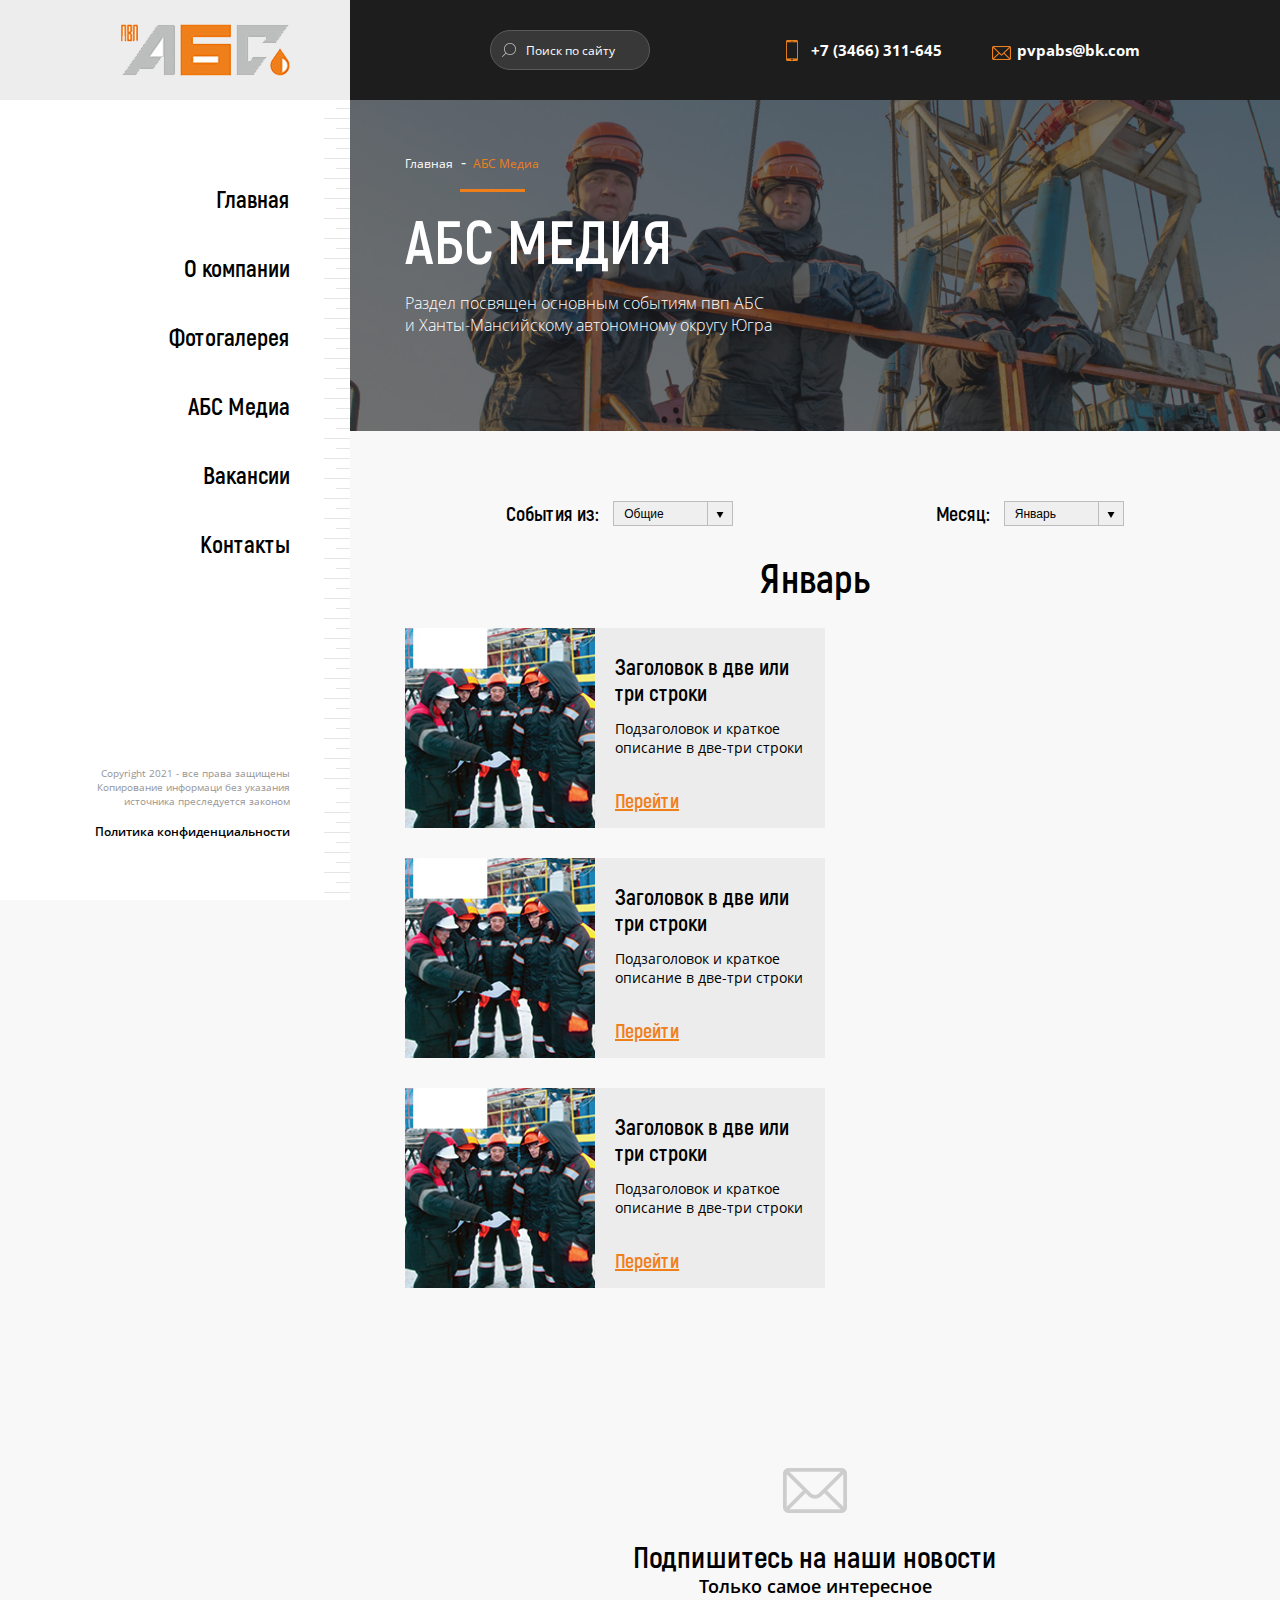
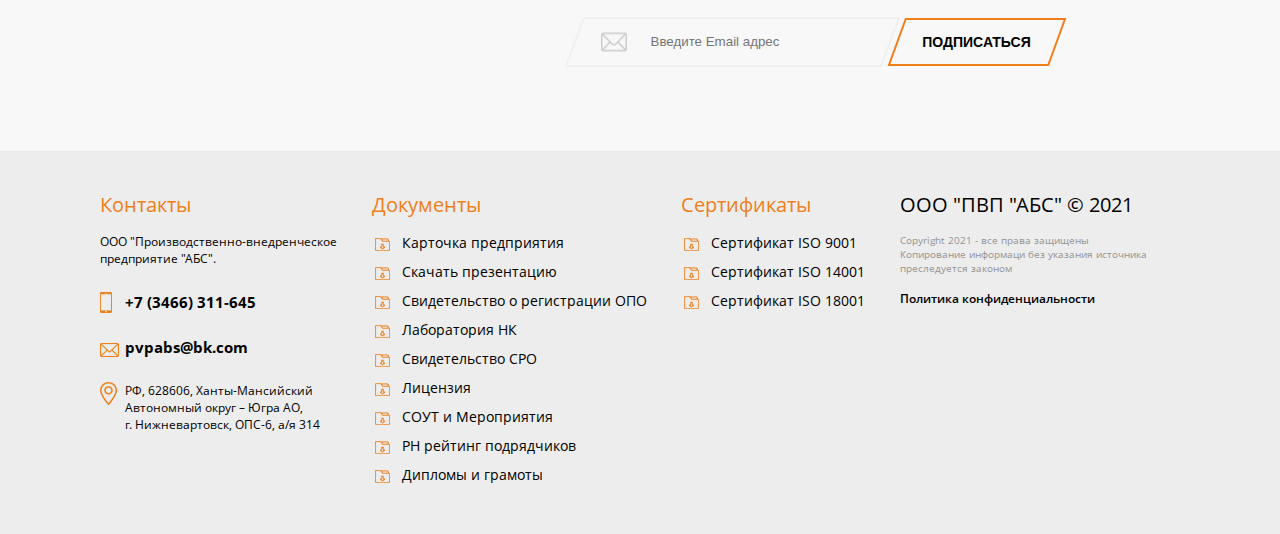
==== abs-media.html @ 57bf4350 "Страница АБС Медиа - Десктоп" ====
<!DOCTYPE html>
<html lang="en">
<head>
    <meta charset="UTF-8">
    <meta name="viewport" content="width=device-width, initial-scale=1.0">
    <link rel="stylesheet" href="assets/css/style.css">
    <link rel="stylesheet" href="assets/css/responce.css">
    <link rel="stylesheet" href="assets/css/fonts.css">
    <link rel="stylesheet" href="assets/css/lib/owl.carousel.min.css">
    <link rel="stylesheet" href="assets/css/lib/owl.theme.default.min.css">
    <title>АБС</title>
</head>
<body>
    <div class="main-content">
        <header>
            <div class="navbar container">
                <div class="search-wrapper">
                    <input class="search-input" placeholder="Поиск по сайту" type="text">
                </div>
                
                <div class="contacts-wrapper">
                    <a class="contact phone">+7 (3466) 311-645</a>
                    <a class="contact mail">pvpabs@bk.com</a>
                </div>
                <button class="btn-menu"><span></span></button>
            </div>
        </header>
        <div class="sidebar sticky">
            <div class="logo-wrapper">
                <div class="logo">
                    <img src="assets/images/icons/logo.png" alt="">
                </div>
                <button class="btn-sidebar-close"></button>
            </div>
            <div class="sidebar-content">
                <ul class="menu">
                    <li>
                        <a href="#">Главная</a>
                    </li>
                    <li>
                        <a href="#">О компании</a>
                    </li>
                    <li>
                        <a href="#">Фотогалерея</a>
                    </li>
                    <li>
                        <a href="#">АБС Медиа</a>
                    </li>
                    <li>
                        <a href="#">Вакансии</a>
                    </li>
                    <li>
                        <a href="#">Контакты</a>
                    </li>
                </ul>
                <div class="sidebar-footer">
                    <span class="copyright">
                        Copyright 2021 - все права защищены <br> Копирование информаци без указания источника преследуется законом
                    </span>
                    <a href="#" class="policy">Политика конфиденциальности</a>
                </div>
            </div>
        </div>
        <section class="section-title" style="background-image: url(assets/images/main-slider/1.jpg);">
            <div class="container">
                <ul class="breadcrumbs">
                    <li><a href="#">Главная</a></li>
                    <li><a href="#">АБС Медиа</a></li>
                </ul>
            </div>
            <div class="container">
                <h1 class="slider-title">АБС МЕДИЯ</h1>
                <p>Раздел посвящен основным событиям пвп АБС <br>и Ханты-Мансийскому автономному округу Югра</p>
            </div>
        </section>
        <section class="ads-media-news">
            <div class="container">
                <div class="abs-filter">
                    <div class="abs-select">
                        <label for="">События из:</label>
                        <div class="select">
                            <select name="" id="">
                                <option value="">Общие</option>
                                <option value=""> неОбщие</option>
                                <option value="">супер Общие</option>
                            </select>
                        </div>
                    </div>
                    <div class="abs-select">
                        <label for="">Месяц:</label>
                        <div class="select">
                            <select name="" id="">
                                <option value="">Январь</option>
                                <option value="">Февраль</option>
                                <option value="">Март</option>
                                <option value="">Апрель</option>
                                <option value="">Май</option>
                                <option value="">Июнь</option>
                                <option value="">Июль</option>
                                <option value="">Август</option>
                                <option value="">Сентябрь</option>
                                <option value="">Октябрь</option>
                                <option value="">Ноябрь</option>
                                <option value="">Декабрь</option>
                                
                            </select>
                        </div>
                    </div>
                </div>
                <div class="abs-card">
                    <h1 class="card-title">Январь</h1>
                    <div class="abs-news-wrapper">
                        <div class="abs-news-item">
                            <div class="news-preview">
                                <img src="assets/images/news/news1.jpg" alt="">
                            </div>
                            <div class="news-description">
                                <span class="news-title">Заголовок в две или три строки</span>
                                <p>Подзаголовок и краткое описание в две-три строки</p>
                                <div class="news-footer">
                                    <a href="" class="follow-link">Перейти</a>
                                </div>
                                
                            </div>
                        </div>
                        <div class="abs-news-item">
                            <div class="news-preview">
                                <img src="assets/images/news/news1.jpg" alt="">
                            </div>
                            <div class="news-description">
                                <span class="news-title">Заголовок в две или три строки</span>
                                <p>Подзаголовок и краткое описание в две-три строки</p>
                                <div class="news-footer">
                                    <a href="" class="follow-link">Перейти</a>
                                </div>
                                
                            </div>
                        </div>
                        <div class="abs-news-item">
                            <div class="news-preview">
                                <img src="assets/images/news/news1.jpg" alt="">
                            </div>
                            <div class="news-description">
                                <span class="news-title">Заголовок в две или три строки</span>
                                <p>Подзаголовок и краткое описание в две-три строки</p>
                                <div class="news-footer">
                                    <a href="" class="follow-link">Перейти</a>
                                </div>
                                
                            </div>
                        </div>
                    </div>
                </div>
            </div>
        </section>
        <section class="news-sub">
            <div class="container">
                
                <div class="news-sub-icon">
                    <img src="assets/images/icons/news-sub.png" alt="">
                </div>
                <h1>Подпишитесь на наши новости</h1>
                <h2>Только самое интересное</h2>
                <div class="subscribe-form">
                    <div class="subscribe-input-wrapper">
                        <input type="text" class="subscribe-input" placeholder="Введите Email адрес">
                    </div>
                    
                    <button class="btn-subscribe">Подписаться</button>
                </div>
            </div>
        </section>
    </div>

    <footer>
        <div class="container">
            <div class="footer-item">
                <span class="footer-title">Контакты</span>
                <span class="text-sm">
                    ООО "Производственно-внедренческое <br>предприятие "АБС".
                </span>
                <div class="contacts-wrapper">
                    <a class="contact phone">+7 (3466) 311-645</a>
                    <a class="contact mail">pvpabs@bk.com</a>
                    <span class="contact adress">
                        РФ, 628606, Ханты-Мансийский<br>
                        Автономный округ – Югра АО,<br>
                        г. Нижневартовск, ОПС-6, а/я 314
                    </span>
                </div>
            </div>
            <div class="footer-item">
                <span class="footer-title">Документы</span>
                <ul class="docs-list">
                    <li>
                        <a href="#">Карточка предприятия</a>
                    </li>
                    <li>
                        <a href="">Скачать презентацию</a>
                    </li>
                    <li>
                        <a href="">Свидетельство о регистрации ОПО</a>
                    </li>
                    <li>
                        <a href="">Лаборатория НК</a>
                    </li>
                    <li>
                        <a href="">Свидетельство СРО</a>
                    </li>
                    <li>
                        <a href="">Лицензия</a>
                    </li>
                    <li>
                        <a href="">СОУТ и Мероприятия</a>
                    </li>
                    <li>
                        <a href="">РН рейтинг подрядчиков</a>
                    </li>
                    <li>
                        <a href="">Дипломы и грамоты</a>
                    </li>
                </ul>
            </div>
            <div class="footer-item">
                <span class="footer-title">Сертификаты</span>
                <ul class="docs-list">
                    <li>
                        <a href="#">Сертификат ISO 9001</a>
                    </li>
                    <li>
                        <a href="">Сертификат ISO 14001</a>
                    </li>
                    <li>
                        <a href="">Сертификат ISO 18001</a>
                    </li>
                </ul>
            </div>
            <div class="footer-item">
                <span class="footer-title black">ООО "ПВП "АБС" © 2021</span>
                <span class="copyright">
                    Copyright 2021 - все права защищены <br> Копирование информаци без указания источника преследуется законом
                </span>
                <a href="#" class="policy">Политика конфиденциальности</a>
            </div>
        </div>
    </footer>

    <script src="assets/js/lib/jquery-3.5.1.min.js"></script>
    <script src="assets/js/lib/owl.carousel.min.js"></script>
    <script src="assets/js/index.js"></script>
</body>
</html>
---- assets/css/style.css ----
*, ::after, ::before {
    box-sizing: border-box;
}

input:focus, button, select:focus
{
    outline: none;
}

a, button
{
    cursor: pointer;
}

body
{
    font-family: 'Open Sans';
    padding-top: 100px;
    margin: 0;
    background-color: #f8f8f8;
}

.main-content, header
{
    padding-left: 520px;
}

header
{
    position: fixed;
    top: 0;
    left: 0;
    height: 100px;
    width: 100vw;
    background-color: #1d1d1d;
    z-index: 50;
}

section
{
    margin-top: 70px;
}

.navbar
{
    display: flex;
    align-items: center;
    height: 100%;
    justify-content: space-between;
    color: #ffffff;
    padding-right: 70px;
}

.container
{
    max-width: 870px;
    width: 100%;
    margin-right: auto;
    margin-left: 80px;
}

.container::before, .container::after{
    content: ' ';
    display: table;
}

.search-input
{
    width: 160px;
    height: 40px;
    padding-left: 35px;
    padding-right: 30px;
    border: 1px solid #5a5a5a;
    background-color: #383838;
    border-radius: 20px;
    display: flex;
    align-items: center;
    position: relative;
    font-size: 12px;
    font-family: 'Open Sans';
    color: #ffffff;
    transition: 0.5s;
}

.search-input::placeholder
{
    color: #ffffff;
}

.search-input:focus
{
    background-color: #272727;
}

.search-wrapper
{
    position: relative;
}

.search-wrapper:after
{
    content: "";
    height: 14px;
    width: 14px;
    background: url(../images/icons/search.png) no-repeat;
    background-size: cover;
    position: absolute;
    left: 12px;
    top: 13px;
}

.navbar .contact
{
    margin-left: 50px;
}

.contact
{
    font-weight: 700;
    font-size: 15px;
    padding-left: 25px;
    position: relative;
    transition: 0.5s;
    display: block;
}

.contact:hover
{
    transform: scale(1.1);
}

.contact:after
{
    content: "";
    position: absolute;
    left: 0;
}

.contact.phone:after
{
    background: url(../images/icons/phone.png);
    width: 12px;
    height: 21px;
    left: 0px;
    top: 0px;
}

.contact.mail:after
{
    background: url(../images/icons/mail.png);
    width: 19px;
    height: 14px;
    top: 6px;
}

.contact.adress:after
{
    background: url(../images/icons/adress.png);
    width: 17px;
    height: 23px;
    left: 0px;
    top: 0px;
}

.contact.adress
{
    font-weight: 400;
    font-size: 12px;
}

.contact.adress:hover
{
    transform: none;
}

.navbar .contacts-wrapper
{
    display: flex;
}

.sidebar
{
    position: fixed;
    width: 520px;
    height: 100vh;
    top: 0;
    left: 0;
    background-color: #ffffff;
    background-image: url(../images/bg/sidebar.png);
    background-repeat: repeat-y;
    background-position-x: right;
    display: flex;
    flex-direction: column;
    z-index: 60;
}

.sidebar .logo-wrapper
{
    padding-right: 60px;
}

.sidebar-content
{
    margin-right: 60px;
}

.sidebar .logo-wrapper
{
    background: #ededed;
    display: flex;
    align-items: center;
    justify-content: flex-end;
}

.sidebar .logo-wrapper .logo
{
    height: 100px;
    display: flex;
    align-items: center;
}

.sidebar-content
{
    width: 220px;
    margin-left: auto;
    display: flex;
    flex-direction: column;
    justify-content: space-between;
    height: 100%;
    padding-bottom: 60px;
}

.menu
{
    padding-left: 0;
    list-style: none;
    margin-top: auto;
    margin-bottom: auto;
}

.menu a
{
    font-family: 'Akrobat';
    font-size: 24px;
    color: #000000;
    font-weight: 700;
    text-decoration: none;
    transition: 0.5s;
    position: relative;
}

.menu a:hover
{
    color: #ef7f1b;
}

.menu a::after
{
    content: "";
    position: absolute;
    height: 2px;
    width: 0;
    bottom: -1px;
    left: 50%;
    transform: translateX(-50%);
    transition: 0.5s;
    background-color: #ef7f1b;
}

.menu a:hover::after
{
    width: 100%;
}

.menu li
{
    margin-bottom: 40px;
    text-align: right;
}

.copyright
{
    font-size: 10px;
    color: #949494;
    text-align: right;
    display: block;
}

.policy
{
    font-size: 12px;
    display: block;
    margin-top: 15px;
    text-align: right;
    color: #000000;
    text-decoration: none;
    font-weight: 600;
}

.sidebar-footer
{
    margin-top: auto;
}

.main-slider .slider-item
{
    height: 800px;
    position: relative;
    display: flex;
    width: 100%;
    color: #ffffff;
}

.main-slider .slider-item img
{
    position: absolute;
    width: 100%;
    height: 100%;
    object-fit: cover;
    left: 0;
    top: 0;
}

.main-slider .slider-item .container
{
    position: relative;
    z-index: 10;
    margin-top: 100px;
    padding-top: 15px;
}

.main-slider .slider-item .container:after, .section-title .container:nth-child(2):after
{
    content: "";
    position: absolute;
    height: 3px;
    width: 65px;
    background-color: #ef7f1b;
    left: 80px;
    top: 0;
}

.slider-title
{
    font-size: 60px;
    font-weight: 700;
    font-family: 'Akrobat';
    margin-top: 15px;
    margin-bottom: 0;
}

.main-slider .slider-item p, .section-title p
{
    font-weight: 300;
    margin-bottom: 40px;
}

.btn-border
{
    width: 270px;
    height: 65px;
    background: url(../images/icons/btn-border.svg);
    background-size: cover;
    border: none;
    text-transform: uppercase;
    color: #ffffff;
    font-size: 15px;
    transition: 0.5s;
    display: flex;
    align-items: center;
    justify-content: center;
    font-weight: 600;
    text-decoration: none;
}

.btn-border:hover
{
    background: url(../images/icons/btn-border-focus.svg);
    background-size: cover;
    text-decoration: inherit;
}

.btn-border.black
{
    color: #000000;
}

.sect-slider
{
    position: relative;
    margin-top: 0;
    margin-bottom: 50px;
}

.sect-slider .soc-link-wrapper
{
    position: fixed;
    right: 0; 
    top: 50%;
    z-index: 10;
    transform: translateY(-50%);
    z-index: 20;
}

.soc-link-wrapper .soc-link
{
    display: block;
    width: 55px;
    height: 55px;
    background-color: #1d1d1d;
    margin-bottom: 10px;
    background-repeat: no-repeat;
    background-position: center;
    transition: 0.5s;
}

.soc-link-wrapper .soc-link.youtube
{
    background-image: url(../images/icons/youtube.png);
}

.soc-link-wrapper .soc-link.instagram
{
    background-image: url(../images/icons/instagram.png);
}

.soc-link-wrapper .soc-link:hover
{
    background-color: #303030;
}

.sect-slider .slider-nav
{
    position: absolute;
    bottom: 80px;
    left: 70px;
    z-index: 10;
}

.sect-slider .slider-nav button
{
    width: 70px;
    height: 70px;
    border: 2px solid #ffffff;
    background-color: rgba(255, 255, 255, 0.5);
    font-size: 0px;
    transition: 0.5s;
}

.sect-slider .slider-nav button:hover
{
    background-color: rgba(255, 255, 255, 0.8);
}

.sect-slider .slider-nav .owl-prev
{
    border-right: 1px solid #ffffff;
}

.sect-slider .slider-nav .owl-prev:after
{
    content: url(../images/icons/arrow-prev.png);
}

.sect-slider .slider-nav .owl-next
{
    border-left: 1px solid #ffffff;
}

.sect-slider .slider-nav .owl-next:after
{
    content: url(../images/icons/arrow-next.png);
}

.main-slider .slider-item::before
{
    content: url(../images/bg/slider-bg.png);
    position: absolute;
    bottom: 30px;
    left: 300px;
    z-index: 10;
}

.stats 
{
    background-image: url(../images/bg/stats-bg.png);
    background-repeat: no-repeat;
    background-size: cover;
    position: absolute;
    bottom: -50px;
    z-index: 15;
    left: 50%;
    transform: translateX(-50%);
    padding: 15px 130px;
    color: #ffffff;
    width: 622px;
    height: 267px;
}

.stats .stats-title
{
    font-family: 'Akrobat';
    font-size: 30px;
    font-weight: 600;
}

.stats .stats-title b
{
    display: block;
    font-size: 64px;
}

.stats p
{
    font-weight: 600;
    font-size: 15px;
    margin-bottom: 0;
}

.title
{
    font-family: 'Akrobat';
    font-size: 30px;
}

.about-us p
{
    font-size: 15px;
    font-weight: 400;
}

.about-us .btn-border
{
    margin-top: 30px;
}

.pluses-wrapper .pluses-item
{
    width: 33.3%;
    height: 250px;
    background-color: #1d1d1d;
    border: 1px solid #282828;
    color: #ffffff;
    padding: 0 15px;
    position: relative;
}

.pluses-wrapper
{
    display: flex;
    flex-wrap: wrap;
}

.pluses-wrapper .pluses-item .plus-icon
{
    margin-top: 25px;
    text-align: center;
    height: 40px;
}

.pluses-wrapper .pluses-item .plus-title
{
    margin-top: 15px;
    font-size: 18px;
    font-weight: 700;
    text-align: center;
}

.pluses-wrapper .pluses-item .plus-description
{
    margin-top: 5px;
    font-size: 15px;
    text-align: center;
}

.pluses-wrapper .pluses-item:nth-child(2):after, .pluses-wrapper .pluses-item:nth-child(2):before
{
    content: "";
    position: absolute;
    width: 20px;
    height: 20px;
    background: url(../images/icons/plus.png);
    
    z-index: 10;
}

.pluses-wrapper .pluses-item:nth-child(2):after
{
    left: -1px;
    bottom: -1px;
    transform: translate(-50%, 50%);
}

.pluses-wrapper .pluses-item:nth-child(2):before
{
    right: -1px;
    bottom: -1px;
    transform: translate(50%, 50%);
}

.abs-media-card
{
    background-color: #1d1d1d;
    color: #ffffff;
    width: 500px;
    margin: 60px auto;
    padding: 30px 40px;
    text-align: center;
}

.abs-media-card h1
{
    font-size: 60px;
    font-weight: 600;
    font-family: 'Akrobat';
    text-align: center;
    display: block;
    position: relative;
    padding-top: 10px;
    margin-top: 0;
    margin-bottom: 20px;
}

.abs-media-card h1:after
{
    content: "";
    width: 20%;
    height: 3px;
    background-color: #ef7f1b;
    top: 0;
    left: 50%;
    transform: translateX(-50%);
    position: absolute;
    
}

.abs-media
{
    background: url(../images/bg/abs-media-bg.jpg) no-repeat;
    background-size: cover;
}

.abs-media-card .btn-border
{
    margin: 20px auto 0 auto;
}

.partners-wrapper
{
    display: flex;
    justify-content: space-between;
}

.partners-wrapper .partner
{
    width: 155px;
    height: 85px;
    display: flex;
    align-items: center;
    justify-content: center;
    background-color: #ffffff;
    border: 1px solid #e3e3e3;
}

.news-wrapper
{
    display: flex;
    justify-content: space-between;
}

.news-wrapper .news-item
{
    width: 32%;
}

.news-wrapper .news-item .news-title
{
    font-family: 'Akrobat';
    font-size: 20px;
    font-weight: 700;
    margin-top: 15px;
    display: block;
}

.news-link
{
    display: inline-block;
    padding-left: 45px;
    text-decoration: none;
    color: inherit;
    position: relative;
    font-size: 16px;
    transition: 0.5s;
}

.news-link:after
{
    content: "";
    width: 27px;
    height: 27px;
    background-image: url(../images/icons/news-link.png);
    left: 0;
    top: 50%;
    transform: translateY(-50%);
    position: absolute;
    z-index: 10;
    transition: 0.5s;
}

.news-link:hover:after
{
    left: 10px;
}

.news-wrapper .news-item .news-preview
{
    width: 100%;
}

.sect-news .btn-wrapper
{
    display: flex;
    justify-content: center;
    margin-top: 40px;
}

.news-sub-icon
{
    text-align: center;
}

.news-sub h1
{
    font-size: 30px;
    font-family: 'Akrobat';
    text-align: center;
    margin-bottom: 0;
}

.news-sub h2
{
    font-size: 30px;
    text-align: center;
    margin-top: 0;
    font-size: 18px;
    font-weight: 600;
}

.subscribe-input
{
    width: 343px;
    height: 58px;
    border: none;
    background: url(../images/bg/input-subscribe.svg) no-repeat;
    background-size: cover;
    padding-left: 90px;
    transition: 0.5s;
}

.subscribe-input:focus
{
    background: url(../images/bg/input-subscribe-focus.svg) no-repeat;
    background-size: cover;
}

.subscribe-input-wrapper
{
    position: relative;
    display: inline-block;
}

.subscribe-input-wrapper::after
{
    content: "";
    position: absolute;
    width: 26px;
    height: 19px;
    background: url(../images/icons/input-sub.png);
    top: 50%;
    transform: translateY(-50%);
    left: 40px;
}

.btn-subscribe
{
    width: 186px;
    height: 56px;
    border: none;
    background: url(../images/bg/btn-subscribe.svg);
    background-size: contain;
    margin-left: -20px;
    font-weight: 600;
    font-size: 14px;
    text-transform: uppercase;
    transition: 0.5s;
}

.btn-subscribe:hover
{
    background: url(../images/bg/btn-subscribe-focus.svg);
    background-size: cover;
}

.subscribe-form
{
    display: flex;
    justify-content: center;
    align-items: center;
}

.news-sub
{
    padding: 80px 0;
}

.title-wrapper
{
    display: flex;
    align-items: center;
    justify-content: space-between;
    margin-top: 70px;
}

.title-wrapper .contacts-wrapper
{
    display: flex;
}

.title-wrapper .contacts-wrapper .contact
{
    margin-left: 25px;
}

.contact-form-wrapper
{
    display: flex;
    flex-direction: column;
    width: 470px;
    margin-left: auto;
    background-color: #1d1d1d;
    color: #ffffff;
    text-align: center;
    padding: 60px;
    position: relative;
    z-index: 10;
}

.contact-form-wrapper .title
{
    margin-top: 0;
    font-family: 'Open Sans';
    font-size: 23px;
    font-weight: 600;
}

.contact-form
{
    display: flex;
    flex-direction: column;
}

.contact-form input
{
    height: 40px;
    background: none;
    border: none;
    border-bottom: 1px solid #4b4b4b;
    font-size: 14px;
    margin-bottom: 15px;
}

.contact-us
{
    position: relative;
}

.btn-orange
{
    background: none;
    background-image: url(../images/bg/btn-subscribe-focus.svg);
    background-size: cover;
    background-position: center;
    width: 186px;
    height: 56px;
    border: none;
    margin: 15px auto;
    font-weight: 700;
    text-transform: uppercase;
    font-size: 14px;
    transition: 0.5s;
}

.btn-orange:hover
{
    transform: scale(1.1);
}

.personal-data
{
    font-size: 12px;
    color: #a2a2a2;
}

footer
{
    background-color: #ededed;
    padding: 40px 0;
}

footer .container
{
    max-width: 1200px;
    width: 100%;
    margin: auto;
    display: flex;
    justify-content: space-between;
}

.footer-title
{
    display: block;
    color: #ef7f1b;
    font-size: 20px;
    margin-bottom: 15px;
}

.text-sm
{
    font-size: 12px;
    display: block;
}

footer .contact
{
    margin-top: 25px;
}

.footer-item
{
    display: flex;
    flex-direction: column;
    max-width: 280px;
}

.docs-list
{
    margin: 0;
    list-style: none;
    padding: 0;

}

.docs-list li
{
    padding-left: 30px;
    margin-bottom: 10px;
    font-size: 14px;
    position: relative;
}

.docs-list li:after
{
    content: "";
    position: absolute;
    background: url(../images/icons/doc.png);
    left: 3px;
    top: 5px;
    width: 15px;
    height: 13px;
    transition: 0.5s;
}


.docs-list li:hover:after
{
    left: 8px;
}

.docs-list li a
{
    color: #000000;
    text-decoration: none;
}

.footer-title.black
{
    color: #000000;
}

footer .copyright
{
    text-align: left;
}

footer .policy
{
    text-align: left;
}

.btn-menu
{
    width: 40px;
    height: 40px;
    border: none;
    position: relative;
    transition: 0.5s;
    background: none;
    display: none;
}

.btn-menu:before, .btn-menu:after, .btn-menu span
{
    height: 2px;
    position: absolute;
    background: #ffffff;
    left: 50%;
    transform: translateX(-50%);
    transition: 0.5s;
}

.btn-menu span
{
    width: 65%;    
}

.btn-menu:before
{
    content: "";
    width: 50%;
    transform: translate(-50%, -6px);
}

.btn-menu:after
{
    content: "";
    width: 50%;
    transform: translate(-50%, 6px);
}

.btn-menu:hover:after, .btn-menu:hover:before, .btn-menu:hover span
{
    width: 65%;
}

.btn-menu.active span
{
    opacity: 0; 
}

.btn-menu.active:after
{
    top: 50%;
    transform: translate(-50%, -50%) rotate(-135deg);
}

.btn-menu.active:before
{
    transform: translate(-50%, -50%) rotate(135deg);
}

[class*="ymaps-2"][class*="-ground-pane"] {
    filter: url("data:image/svg+xml;utf8,<svg xmlns=\'http://www.w3.org/2000/svg\'><filter id=\'grayscale\'><feColorMatrix type=\'matrix\' values=\'0.3333 0.3333 0.3333 0 0 0.3333 0.3333 0.3333 0 0 0.3333 0.3333 0.3333 0 0 0 0 0 1 0\'/></filter></svg>#grayscale");
    /* Firefox 3.5+ */
    -webkit-filter: grayscale(100%);
    /* Chrome 19+ & Safari 6+ */
}

[class*="ymaps-2"][class*="-controls__control"]
{
    left: auto!important;
    right: 10px!important;
}

.ymap
{
    height: 100%;
    width: 100%;
    position: absolute;
    top: 0;
    left: 0;
    z-index: 1;
}

.btn-sidebar-close
{
    display: none;
}

.section-title
{
    margin-top: 0;
    padding-top: 35px;
    padding-bottom: 55px;
    color: #ffffff;
    background-size: cover;
    background-repeat: no-repeat;
    background-position: center;
}

.section-title .container
{
    position: relative;
}

.breadcrumbs
{
    list-style: none;
    padding-left: 0;
    display: flex;
}

.breadcrumbs a
{
    font-size: 12px;
    text-decoration: none;
    color: inherit;
    transition: 0.5s;
}

.breadcrumbs a:hover
{
    color: #ef7f1b;
}

.breadcrumbs li
{
    margin-right: 20px;
    position: relative;
}

.breadcrumbs li:after
{
    content: "-";
    position: absolute;
    right: -13px;
}

.breadcrumbs li:last-child:after
{
    content: none;
}

.breadcrumbs li:last-child
{
    color: #ef7f1b;
}

.abs-select label
{
    font-family: 'Akrobat';
    font-size: 20px;
    font-weight: 700;
}

.abs-select select
{
    width: 120px;
    height: 25px;
    border-radius: 0;
    font-size: 12px;
    border: 1px solid #bdbdbd;
    appearance: none;
    padding-left: 10px;
    padding-right: 25px;
    cursor: pointer;
}

.abs-select .select
{
    display: inline-flex;
    position: relative;
    margin-left: 15px;
}

.abs-select .select:after
{
    content: "";
    position: absolute;
    width: 1px;
    height: 100%;
    background-color: #bdbdbd;
    top: 0;
    right: 25px;
}

.abs-select .select:before
{
    content: "";
    width: 8px;
    height: 6px;
    background-image: url(../images/icons/select-arrow.png);
    position: absolute;
    right: 13px;
    top: 55%;
    transform: translate(50%, -50%);
}

.abs-select
{
    display: flex;
}

.abs-filter
{
    display: flex;
    justify-content: space-around;
}

.card-title
{
    font-family: 'Akrobat';
    font-size: 40px;
    text-align: center;
}

.abs-news-wrapper
{
    display: flex;
    flex-wrap: wrap;
    justify-content: space-between;
}

.abs-news-item 
{
    padding-left: 190px;
    width: 420px;
    height: 200px;
    position: relative;
    background-color: #ececec;
    margin-bottom: 30px;
}

.abs-news-item .news-preview
{
    width: 190px;
    height: 100%;
    position: absolute;
    top: 0;
    left: 0;
}

.abs-news-item .news-preview img
{
    width: 100%;
    height: 100%;
    object-fit: cover;
}   

.abs-news-item .news-description
{
    display: flex;
    flex-direction: column;
    padding: 25px 20px 15px 20px;
    height: 100%;
}

.news-title
{
    font-size: 22px;
    font-family: 'Akrobat';
    font-weight: 700;
}

.news-description p
{
    font-size: 14px;
}

.follow-link
{
    font-size: 20px;
    font-family: 'Akrobat';
    color: #ef7f1b;
    font-weight: 700;
}

.news-footer
{
    margin-top: auto;
}
---- assets/css/responce.css ----
@media(max-width: 1440px)
{
    .sidebar
    {
        width: 350px;
    }

    .main-content, header
    {
        padding-left: 350px;
    }

    .stats
    {
        width: 572px;
        height: 217px;
        padding: 15px 100px 15px 140px;
    }

    .stats p
    {
        margin-top: 10px;
    }

    .stats .stats-title b
    {
        font-size: 60px;
        line-height: 60px;
    }

    .container
    {
        margin-left: auto;
        padding: 0 25px;
    }

    .main-slider .slider-item .container:after
    {
        left: 25px;
    }
}

@media(max-width: 1200px)
{
    .btn-menu
    {
        display: block;
    }

    .sidebar
    {
        transition: 0.5s;
        left: -100%;
    }

    .sidebar.active
    {
        left: 0;
    }

    .main-content, header
    {
        padding-left: 0;
    }

    header, .sidebar .logo-wrapper .logo
    {
        height: 75px;
    }

    body
    {
        padding-top: 75px;
    }

    .sidebar-content
    {
        padding-bottom: 30px;
    }

    .menu li
    {
        margin-bottom: 30px;
    }

    footer .container
    {
        max-width: 870px;
    }

    .footer-item
    {
        max-width: 170px;
    }
}

@media(max-width: 992px)
{
    .container, footer .container
    {
        max-width: 720px;
    }

    .pluses-wrapper .pluses-item
    {
        width: 50%;
    }

    .pluses-wrapper .pluses-item:nth-child(2):before
    {
        content: none;
    }

    .pluses-wrapper .pluses-item:nth-child(3):before
    {
        content: "";
        position: absolute;
        width: 20px;
        height: 20px;
        background: url(../images/icons/plus.png);
        z-index: 10;
        right: -1px;
        bottom: -1px;
        transform: translate(50%, 50%);
    }

    .partners-wrapper
    {
        flex-wrap: wrap;
    }

    .partners-wrapper .partner
    {
        margin-bottom: 15px;
    }

    .main-slider .slider-item
    {
        height: 600px;
    }
}

@media(max-width: 756px)
{
    .container, footer .container
    {
        max-width: 100%;
    }

    .navbar .contact, .contact-us-title .contact
    {
        font-size: 0;
    }

    .navbar .contact, .contact-us-title .contact
    {
        width: 36px;
        height: 36px;
        
        padding-left: 0;
        border-radius: 50%;
        margin-left: 10px;
    }

    .navbar .contact
    {
        background: white;
    }

    .contact-us-title .contact
    {
        background: #1d1d1d;
    }

    .navbar .contact:after, .contact-us-title .contact:after
    {
        left: 0;
        top: 0;
        right: 0;
        bottom: 0;
        margin: auto;
    }

    .stats
    {
        width: 522px;
        height: 167px;
        padding: 10px 70px 10px 100px;
        left: auto;
        right: 10px;
        transform: none;
    }

    .stats .stats-title b
    {
        font-size: 40px;
        line-height: 40px;
    }

    .stats .stats-title
    {
        font-size: 24px;
    }

    .stats p
    {
        margin-top: 5px;
    }

    .contact-form-wrapper
    {
        margin: auto;
    }

    .ymap
    {
        display: none;
    }

    footer .container
    {
        flex-direction: column;
    }

    .footer-item
    {
        max-width: 100%;
        margin-bottom: 15px;
    }
    
}

@media(max-width: 576px)
{
    .abs-media-card
    {
        width: 100%;
        padding: 30px 10px;
    }

    .contact-form-wrapper
    {
        width: 100%;
    }

    .subscribe-form
    {
        flex-direction: column;
    }

    .sidebar
    {
        width: 100%;
    }

    .container
    {
        padding: 0 10px;
    }

    .news-wrapper .news-item
    {
        width: 100%;
        margin-bottom: 25px;
    }

    .news-wrapper
    {
        flex-direction: column;
    }

    .main-slider .slider-item
    {
        height: 520px;
    }

    .stats
    {
        width: 100%;
        height: 137px;
        right: 0;
        padding: 10px 53px 10px 56px;
    }

    .stats .stats-title b
    {
        display: inline;
        font-size: 20px;
        line-height: 20px;
    }

    .stats .stats-title
    {
        font-size: 20px;
    }

    .stats p
    {
        font-size: 14px;
    }

    .main-slider .slider-item .container
    {
        margin-top: 10px;
    }

    .sect-slider .slider-nav
    {
        bottom: 100px;
        left: 10px;
    }

    .subscribe-input
    {
        width: 100%;
        height: 43px;
    }

    .btn-subscribe
    {
        width: 165px;
        height: 50px;
        margin-top: 15px;
    }

    .pluses-wrapper .pluses-item
    {
        width: 100%;
    }

    .pluses-wrapper .pluses-item:nth-child(2):after, .pluses-wrapper .pluses-item:nth-child(3):before
    {
        content: none;
    }

    .partners-wrapper
    {
        justify-content: center;
    }

    .contact-form-wrapper
    {
        padding: 30px;
    }
    
    .btn-sidebar-close
    {
        display: block;
        position: absolute;
        width: 35px;
        height: 35px;
        right: 10px;
        border: none;
        background: none;
        border-radius: 50%;
    }

    .btn-sidebar-close:after, .btn-sidebar-close:before
    {
        content: "";
        width: 60%;
        top: 50%;
        height: 2px;
        background: #000000;
        left: 50%;
        position: absolute;
    }

    .btn-sidebar-close:after
    {
        transform: translate(-50%, -50%) rotate(-135deg);
    }

    .btn-sidebar-close:before
    {
        transform: translate(-50%, -50%) rotate(135deg);
    }
}
---- assets/css/fonts.css ----
@font-face {
	font-family: 'Akrobat';
	font-weight: 900;
	src: url('../fonts/akrobat-black.eot'); /* IE 9 Compatibility Mode */
	src: url('../fonts/akrobat-black.eot?#iefix') format('embedded-opentype'), /* IE < 9 */
		url('../fonts/akrobat-black.woff2') format('woff2'), /* Super Modern Browsers */
		url('../fonts/akrobat-black.woff') format('woff'), /* Firefox >= 3.6, any other modern browser */
		url('../fonts/akrobat-black.ttf') format('truetype'), /* Safari, Android, iOS */
		url('../fonts/akrobat-black.svg#akrobat-black') format('svg'); /* Chrome < 4, Legacy iOS */
}

@font-face {
	font-family: 'Akrobat';
	font-weight: 700;
	src: url('../fonts/akrobat-bold.eot'); /* IE 9 Compatibility Mode */
	src: url('../fonts/akrobat-bold.eot?#iefix') format('embedded-opentype'), /* IE < 9 */
		url('../fonts/akrobat-bold.woff2') format('woff2'), /* Super Modern Browsers */
		url('../fonts/akrobat-bold.woff') format('woff'), /* Firefox >= 3.6, any other modern browser */
		url('../fonts/akrobat-bold.ttf') format('truetype'), /* Safari, Android, iOS */
		url('../fonts/akrobat-bold.svg#akrobat-bold') format('svg'); /* Chrome < 4, Legacy iOS */
}

@font-face {
	font-family: 'Akrobat';
	font-weight: 800;
	src: url('../fonts/akrobat-extrabold.eot'); /* IE 9 Compatibility Mode */
	src: url('../fonts/akrobat-extrabold.eot?#iefix') format('embedded-opentype'), /* IE < 9 */
		url('../fonts/akrobat-extrabold.woff2') format('woff2'), /* Super Modern Browsers */
		url('../fonts/akrobat-extrabold.woff') format('woff'), /* Firefox >= 3.6, any other modern browser */
		url('../fonts/akrobat-extrabold.ttf') format('truetype'), /* Safari, Android, iOS */
		url('../fonts/akrobat-extrabold.svg#akrobat-extrabold') format('svg'); /* Chrome < 4, Legacy iOS */
}

@font-face {
	font-family: 'Akrobat';
	font-weight: 200;
	src: url('../fonts/akrobat-extralight.eot'); /* IE 9 Compatibility Mode */
	src: url('../fonts/akrobat-extralight.eot?#iefix') format('embedded-opentype'), /* IE < 9 */
		url('../fonts/akrobat-extralight.woff2') format('woff2'), /* Super Modern Browsers */
		url('../fonts/akrobat-extralight.woff') format('woff'), /* Firefox >= 3.6, any other modern browser */
		url('../fonts/akrobat-extralight.ttf') format('truetype'), /* Safari, Android, iOS */
		url('../fonts/akrobat-extralight.svg#akrobat-extralight') format('svg'); /* Chrome < 4, Legacy iOS */
}

@font-face {
	font-family: 'Akrobat';
	font-weight: 300;
	src: url('../fonts/akrobat-light.eot'); /* IE 9 Compatibility Mode */
	src: url('../fonts/akrobat-light.eot?#iefix') format('embedded-opentype'), /* IE < 9 */
		url('../fonts/akrobat-light.woff2') format('woff2'), /* Super Modern Browsers */
		url('../fonts/akrobat-light.woff') format('woff'), /* Firefox >= 3.6, any other modern browser */
		url('../fonts/akrobat-light.ttf') format('truetype'), /* Safari, Android, iOS */
		url('../fonts/akrobat-light.svg#akrobat-light') format('svg'); /* Chrome < 4, Legacy iOS */
}

@font-face {
	font-family: 'Akrobat';
	font-weight: 400;
	src: url('../fonts/akrobat-regular.eot'); /* IE 9 Compatibility Mode */
	src: url('../fonts/akrobat-regular.eot?#iefix') format('embedded-opentype'), /* IE < 9 */
		url('../fonts/akrobat-regular.woff2') format('woff2'), /* Super Modern Browsers */
		url('../fonts/akrobat-regular.woff') format('woff'), /* Firefox >= 3.6, any other modern browser */
		url('../fonts/akrobat-regular.ttf') format('truetype'), /* Safari, Android, iOS */
		url('../fonts/akrobat-regular.svg#akrobat-regular') format('svg'); /* Chrome < 4, Legacy iOS */
}

@font-face {
	font-family: 'Akrobat';
	font-weight: 500;
	src: url('../fonts/akrobat-semibold.eot'); /* IE 9 Compatibility Mode */
	src: url('../fonts/akrobat-semibold.eot?#iefix') format('embedded-opentype'), /* IE < 9 */
		url('../fonts/akrobat-semibold.woff2') format('woff2'), /* Super Modern Browsers */
		url('../fonts/akrobat-semibold.woff') format('woff'), /* Firefox >= 3.6, any other modern browser */
		url('../fonts/akrobat-semibold.ttf') format('truetype'), /* Safari, Android, iOS */
		url('../fonts/akrobat-semibold.svg#akrobat-semibold') format('svg'); /* Chrome < 4, Legacy iOS */
}

@font-face {
	font-family: 'Akrobat';
	font-weight: 100;
	src: url('../fonts/akrobat-thin.eot'); /* IE 9 Compatibility Mode */
	src: url('../fonts/akrobat-thin.eot?#iefix') format('embedded-opentype'), /* IE < 9 */
		url('../fonts/akrobat-thin.woff2') format('woff2'), /* Super Modern Browsers */
		url('../fonts/akrobat-thin.woff') format('woff'), /* Firefox >= 3.6, any other modern browser */
		url('../fonts/akrobat-thin.ttf') format('truetype'), /* Safari, Android, iOS */
		url('../fonts/akrobat-thin.svg#akrobat-thin') format('svg'); /* Chrome < 4, Legacy iOS */
}

@font-face {
	font-family: 'Akrobat';
	font-weight: 900;
	src: url('../fonts/akrobat-black.eot'); /* IE 9 Compatibility Mode */
	src: url('../fonts/akrobat-black.eot?#iefix') format('embedded-opentype'), /* IE < 9 */
		url('../fonts/akrobat-black.woff2') format('woff2'), /* Super Modern Browsers */
		url('../fonts/akrobat-black.woff') format('woff'), /* Firefox >= 3.6, any other modern browser */
		url('../fonts/akrobat-black.ttf') format('truetype'), /* Safari, Android, iOS */
		url('../fonts/akrobat-black.svg#akrobat-black') format('svg'); /* Chrome < 4, Legacy iOS */
}

@font-face {
	font-family: 'Akrobat';
	font-weight: 700;
	src: url('../fonts/akrobat-bold.eot'); /* IE 9 Compatibility Mode */
	src: url('../fonts/akrobat-bold.eot?#iefix') format('embedded-opentype'), /* IE < 9 */
		url('../fonts/akrobat-bold.woff2') format('woff2'), /* Super Modern Browsers */
		url('../fonts/akrobat-bold.woff') format('woff'), /* Firefox >= 3.6, any other modern browser */
		url('../fonts/akrobat-bold.ttf') format('truetype'), /* Safari, Android, iOS */
		url('../fonts/akrobat-bold.svg#akrobat-bold') format('svg'); /* Chrome < 4, Legacy iOS */
}

@font-face {
	font-family: 'Akrobat';
	font-weight: 800;
	src: url('../fonts/akrobat-extrabold.eot'); /* IE 9 Compatibility Mode */
	src: url('../fonts/akrobat-extrabold.eot?#iefix') format('embedded-opentype'), /* IE < 9 */
		url('../fonts/akrobat-extrabold.woff2') format('woff2'), /* Super Modern Browsers */
		url('../fonts/akrobat-extrabold.woff') format('woff'), /* Firefox >= 3.6, any other modern browser */
		url('../fonts/akrobat-extrabold.ttf') format('truetype'), /* Safari, Android, iOS */
		url('../fonts/akrobat-extrabold.svg#akrobat-extrabold') format('svg'); /* Chrome < 4, Legacy iOS */
}

@font-face {
	font-family: 'Akrobat';
	font-weight: 200;
	src: url('../fonts/akrobat-extralight.eot'); /* IE 9 Compatibility Mode */
	src: url('../fonts/akrobat-extralight.eot?#iefix') format('embedded-opentype'), /* IE < 9 */
		url('../fonts/akrobat-extralight.woff2') format('woff2'), /* Super Modern Browsers */
		url('../fonts/akrobat-extralight.woff') format('woff'), /* Firefox >= 3.6, any other modern browser */
		url('../fonts/akrobat-extralight.ttf') format('truetype'), /* Safari, Android, iOS */
		url('../fonts/akrobat-extralight.svg#akrobat-extralight') format('svg'); /* Chrome < 4, Legacy iOS */
}

@font-face {
	font-family: 'Akrobat';
	font-weight: 300;
	src: url('../fonts/akrobat-light.eot'); /* IE 9 Compatibility Mode */
	src: url('../fonts/akrobat-light.eot?#iefix') format('embedded-opentype'), /* IE < 9 */
		url('../fonts/akrobat-light.woff2') format('woff2'), /* Super Modern Browsers */
		url('../fonts/akrobat-light.woff') format('woff'), /* Firefox >= 3.6, any other modern browser */
		url('../fonts/akrobat-light.ttf') format('truetype'), /* Safari, Android, iOS */
		url('../fonts/akrobat-light.svg#akrobat-light') format('svg'); /* Chrome < 4, Legacy iOS */
}

@font-face {
	font-family: 'Akrobat';
	font-weight: 400;
	src: url('../fonts/akrobat-regular.eot'); /* IE 9 Compatibility Mode */
	src: url('../fonts/akrobat-regular.eot?#iefix') format('embedded-opentype'), /* IE < 9 */
		url('../fonts/akrobat-regular.woff2') format('woff2'), /* Super Modern Browsers */
		url('../fonts/akrobat-regular.woff') format('woff'), /* Firefox >= 3.6, any other modern browser */
		url('../fonts/akrobat-regular.ttf') format('truetype'), /* Safari, Android, iOS */
		url('../fonts/akrobat-regular.svg#akrobat-regular') format('svg'); /* Chrome < 4, Legacy iOS */
}

@font-face {
	font-family: 'Akrobat';
	font-weight: 500;
	src: url('../fonts/akrobat-semibold.eot'); /* IE 9 Compatibility Mode */
	src: url('../fonts/akrobat-semibold.eot?#iefix') format('embedded-opentype'), /* IE < 9 */
		url('../fonts/akrobat-semibold.woff2') format('woff2'), /* Super Modern Browsers */
		url('../fonts/akrobat-semibold.woff') format('woff'), /* Firefox >= 3.6, any other modern browser */
		url('../fonts/akrobat-semibold.ttf') format('truetype'), /* Safari, Android, iOS */
		url('../fonts/akrobat-semibold.svg#akrobat-semibold') format('svg'); /* Chrome < 4, Legacy iOS */
}

@font-face {
	font-family: 'Akrobat';
	font-weight: 100;
	src: url('../fonts/akrobat-thin.eot'); /* IE 9 Compatibility Mode */
	src: url('../fonts/akrobat-thin.eot?#iefix') format('embedded-opentype'), /* IE < 9 */
		url('../fonts/akrobat-thin.woff2') format('woff2'), /* Super Modern Browsers */
		url('../fonts/akrobat-thin.woff') format('woff'), /* Firefox >= 3.6, any other modern browser */
		url('../fonts/akrobat-thin.ttf') format('truetype'), /* Safari, Android, iOS */
		url('../fonts/akrobat-thin.svg#akrobat-thin') format('svg'); /* Chrome < 4, Legacy iOS */
}


@font-face {
	font-family: 'Open Sans';
	src: url('../fonts/OpenSans-SemiBoldItalic.eot');
	src: local('../fonts/Open Sans SemiBold Italic'), local('OpenSans-SemiBoldItalic'),
		url('../fonts/OpenSans-SemiBoldItalic.eot?#iefix') format('embedded-opentype'),
		url('../fonts/OpenSans-SemiBoldItalic.woff') format('woff'),
		url('../fonts/OpenSans-SemiBoldItalic.ttf') format('truetype');
	font-weight: 600;
	font-style: italic;
}

@font-face {
	font-family: 'Open Sans';
	src: url('../fonts/OpenSans-LightItalic.eot');
	src: local('Open Sans Light Italic'), local('OpenSans-LightItalic'),
		url('../fonts/OpenSans-LightItalic.eot?#iefix') format('embedded-opentype'),
		url('../fonts/OpenSans-LightItalic.woff') format('woff'),
		url('../fonts/OpenSans-LightItalic.ttf') format('truetype');
	font-weight: 300;
	font-style: italic;
}

@font-face {
	font-family: 'Open Sans';
	src: url('../fonts/OpenSans-Bold.eot');
	src: local('Open Sans Bold'), local('OpenSans-Bold'),
		url('../fonts/OpenSans-Bold.eot?#iefix') format('embedded-opentype'),
		url('../fonts/OpenSans-Bold.woff') format('woff'),
		url('../fonts/OpenSans-Bold.ttf') format('truetype');
	font-weight: bold;
	font-style: normal;
}

@font-face {
	font-family: 'Open Sans';
	src: url('../fonts/OpenSans-ExtraBoldItalic.eot');
	src: local('Open Sans ExtraBold Italic'), local('OpenSans-ExtraBoldItalic'),
		url('../fonts/OpenSans-ExtraBoldItalic.eot?#iefix') format('embedded-opentype'),
		url('../fonts/OpenSans-ExtraBoldItalic.woff') format('woff'),
		url('../fonts/OpenSans-ExtraBoldItalic.ttf') format('truetype');
	font-weight: 800;
	font-style: italic;
}

@font-face {
	font-family: 'Open Sans';
	src: url('../fonts/OpenSans-Light.eot');
	src: local('Open Sans Light'), local('OpenSans-Light'),
		url('../fonts/OpenSans-Light.eot?#iefix') format('embedded-opentype'),
		url('../fonts/OpenSans-Light.woff') format('woff'),
		url('../fonts/OpenSans-Light.ttf') format('truetype');
	font-weight: 300;
	font-style: normal;
}

@font-face {
	font-family: 'Open Sans';
	src: url('../fonts/OpenSans-Italic.eot');
	src: local('Open Sans Italic'), local('OpenSans-Italic'),
		url('../fonts/OpenSans-Italic.eot?#iefix') format('embedded-opentype'),
		url('../fonts/OpenSans-Italic.woff') format('woff'),
		url('../fonts/OpenSans-Italic.ttf') format('truetype');
	font-weight: normal;
	font-style: italic;
}

@font-face {
	font-family: 'Open Sans';
	src: url('../fonts/OpenSans-Regular.eot');
	src: local('Open Sans Regular'), local('OpenSans-Regular'),
		url('../fonts/OpenSans-Regular.eot?#iefix') format('embedded-opentype'),
		url('../fonts/OpenSans-Regular.woff') format('woff'),
		url('../fonts/OpenSans-Regular.ttf') format('truetype');
	font-weight: normal;
	font-style: normal;
}

@font-face {
	font-family: 'Open Sans';
	src: url('../fonts/OpenSans-SemiBold.eot');
	src: local('Open Sans SemiBold'), local('OpenSans-SemiBold'),
		url('../fonts/OpenSans-SemiBold.eot?#iefix') format('embedded-opentype'),
		url('../fonts/OpenSans-SemiBold.woff') format('woff'),
		url('../fonts/OpenSans-SemiBold.ttf') format('truetype');
	font-weight: 600;
	font-style: normal;
}

@font-face {
	font-family: 'Open Sans';
	src: url('../fonts/OpenSans-ExtraBold.eot');
	src: local('Open Sans ExtraBold'), local('OpenSans-ExtraBold'),
		url('../fonts/OpenSans-ExtraBold.eot?#iefix') format('embedded-opentype'),
		url('../fonts/OpenSans-ExtraBold.woff') format('woff'),
		url('../fonts/OpenSans-ExtraBold.ttf') format('truetype');
	font-weight: 800;
	font-style: normal;
}

@font-face {
	font-family: 'Open Sans';
	src: url('../fonts/OpenSans-BoldItalic.eot');
	src: local('Open Sans Bold Italic'), local('OpenSans-BoldItalic'),
		url('../fonts/OpenSans-BoldItalic.eot?#iefix') format('embedded-opentype'),
		url('../fonts/OpenSans-BoldItalic.woff') format('woff'),
		url('../fonts/OpenSans-BoldItalic.ttf') format('truetype');
	font-weight: bold;
	font-style: italic;
}
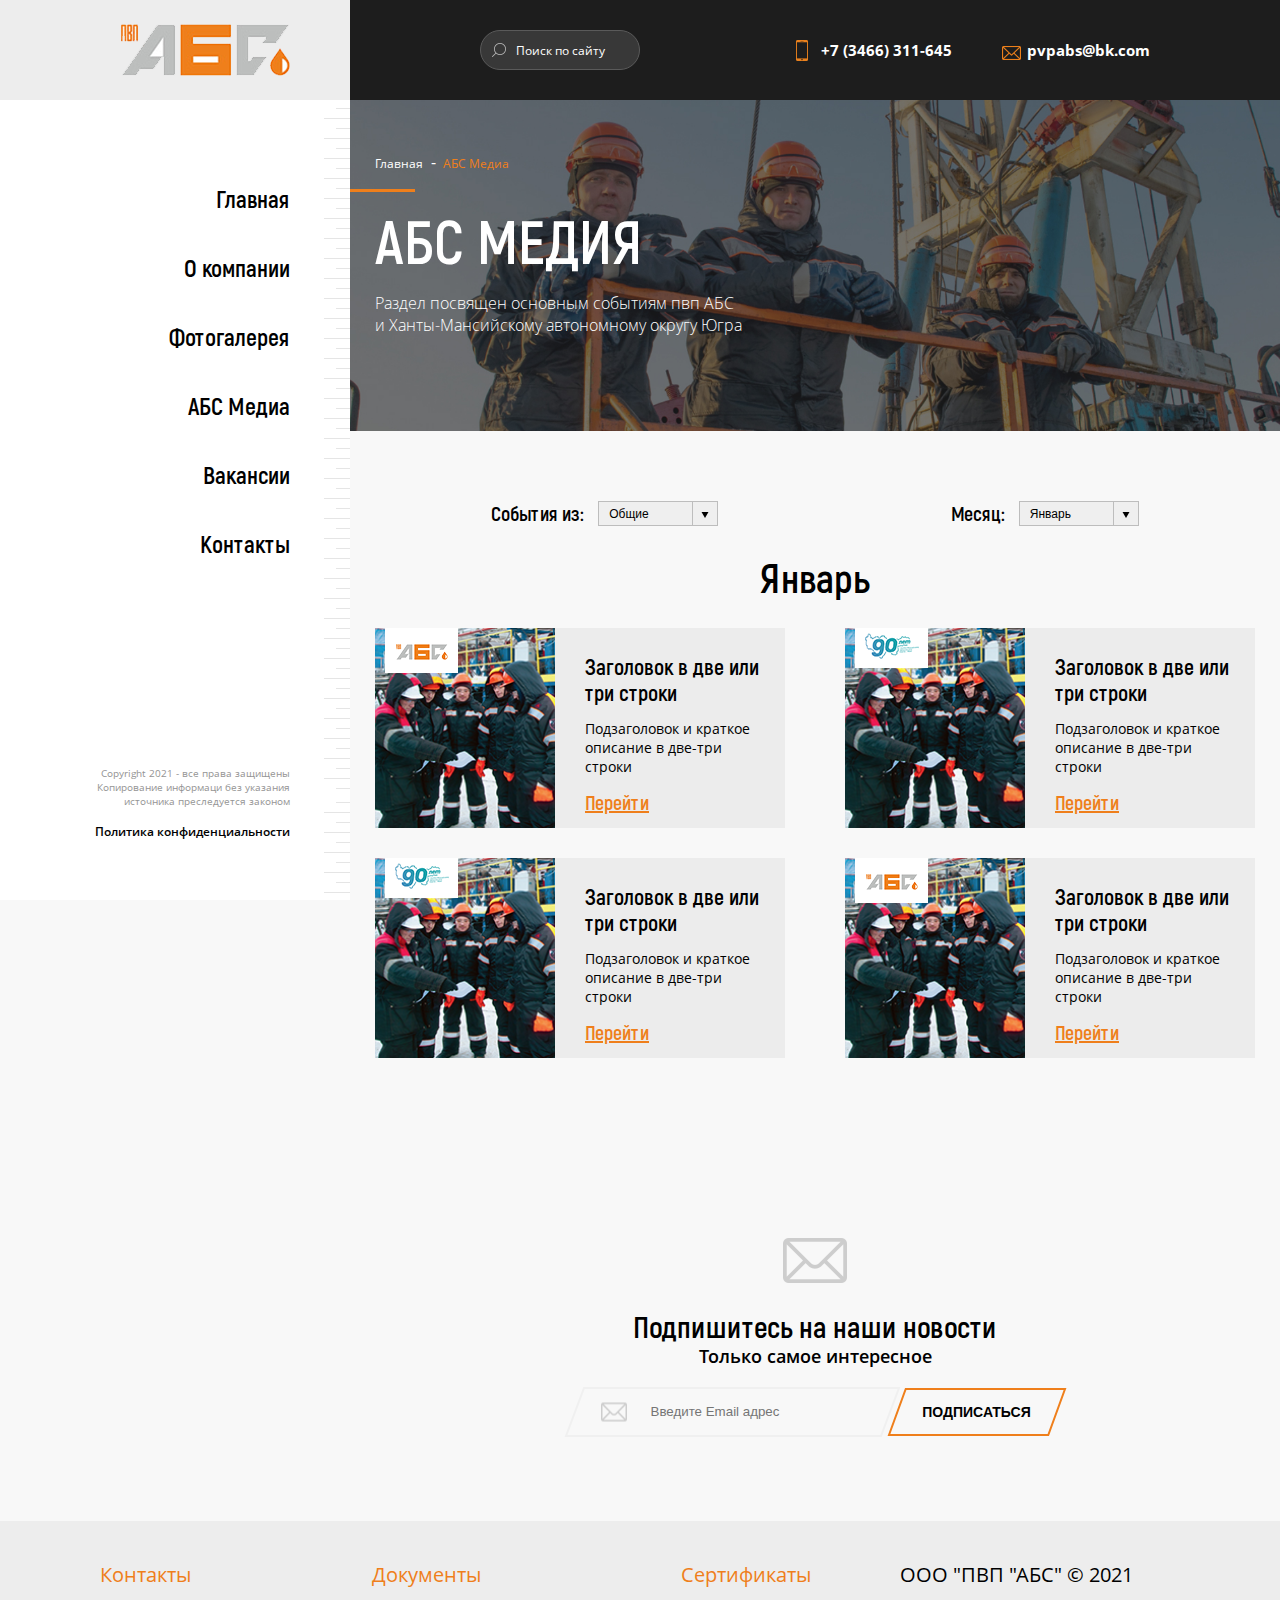
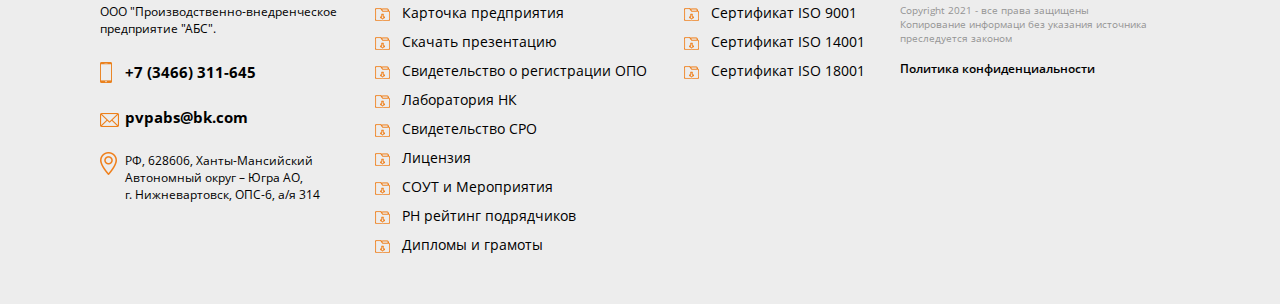
==== commit 8903d713: "АБС Медиа - Скрипты фильтра и страниц новостей" ====
--- a/abs-media.html
+++ b/abs-media.html
@@ -79,75 +79,557 @@
                     <div class="abs-select">
                         <label for="">События из:</label>
                         <div class="select">
-                            <select name="" id="">
-                                <option value="">Общие</option>
-                                <option value=""> неОбщие</option>
-                                <option value="">супер Общие</option>
+                            <select name="" id="filter-news-type">
+                                <option value="all">Общие</option>
+                                <option value="abs">пвп АБС</option>
+                                <option value="ugra">ХМАО Югра</option>
                             </select>
                         </div>
                     </div>
                     <div class="abs-select">
                         <label for="">Месяц:</label>
                         <div class="select">
-                            <select name="" id="">
-                                <option value="">Январь</option>
-                                <option value="">Февраль</option>
-                                <option value="">Март</option>
-                                <option value="">Апрель</option>
-                                <option value="">Май</option>
-                                <option value="">Июнь</option>
-                                <option value="">Июль</option>
-                                <option value="">Август</option>
-                                <option value="">Сентябрь</option>
-                                <option value="">Октябрь</option>
-                                <option value="">Ноябрь</option>
-                                <option value="">Декабрь</option>
+                            <select name="" id="filter-month">
+                                <option value="1">Январь</option>
+                                <option value="2">Февраль</option>
+                                <option value="3">Март</option>
+                                <option value="4">Апрель</option>
+                                <option value="5">Май</option>
+                                <option value="6">Июнь</option>
+                                <option value="7">Июль</option>
+                                <option value="8">Август</option>
+                                <option value="9">Сентябрь</option>
+                                <option value="10">Октябрь</option>
+                                <option value="11">Ноябрь</option>
+                                <option value="12">Декабрь</option>
                                 
                             </select>
                         </div>
                     </div>
                 </div>
-                <div class="abs-card">
-                    <h1 class="card-title">Январь</h1>
-                    <div class="abs-news-wrapper">
-                        <div class="abs-news-item">
-                            <div class="news-preview">
-                                <img src="assets/images/news/news1.jpg" alt="">
-                            </div>
-                            <div class="news-description">
-                                <span class="news-title">Заголовок в две или три строки</span>
-                                <p>Подзаголовок и краткое описание в две-три строки</p>
-                                <div class="news-footer">
-                                    <a href="" class="follow-link">Перейти</a>
-                                </div>
-                                
-                            </div>
-                        </div>
-                        <div class="abs-news-item">
-                            <div class="news-preview">
-                                <img src="assets/images/news/news1.jpg" alt="">
-                            </div>
-                            <div class="news-description">
-                                <span class="news-title">Заголовок в две или три строки</span>
-                                <p>Подзаголовок и краткое описание в две-три строки</p>
-                                <div class="news-footer">
-                                    <a href="" class="follow-link">Перейти</a>
-                                </div>
-                                
-                            </div>
-                        </div>
-                        <div class="abs-news-item">
-                            <div class="news-preview">
-                                <img src="assets/images/news/news1.jpg" alt="">
-                            </div>
-                            <div class="news-description">
-                                <span class="news-title">Заголовок в две или три строки</span>
-                                <p>Подзаголовок и краткое описание в две-три строки</p>
-                                <div class="news-footer">
-                                    <a href="" class="follow-link">Перейти</a>
-                                </div>
-                                
-                            </div>
+                <div class="abs-card-wrapper">
+                    <div class="abs-card active" filter-month="1">
+                        <h1 class="card-title">Январь</h1>
+                        <div class="abs-news-wrapper">
+                            <div class="abs-news-item" filter-news-type="abs">
+                                <div class="news-preview">
+                                    <img src="assets/images/news/news1.jpg" alt="">
+                                </div>
+                                <div class="news-description">
+                                    <span class="news-title">Заголовок в две или три строки</span>
+                                    <p>Подзаголовок и краткое описание в две-три строки</p>
+                                    <div class="news-footer">
+                                        <a href="" class="follow-link">Перейти</a>
+                                    </div>
+                                </div>
+                            </div>
+                            <div class="abs-news-item" filter-news-type="ugra">
+                                <div class="news-preview">
+                                    <img src="assets/images/news/news1.jpg" alt="">
+                                </div>
+                                <div class="news-description">
+                                    <span class="news-title">Заголовок в две или три строки</span>
+                                    <p>Подзаголовок и краткое описание в две-три строки</p>
+                                    <div class="news-footer">
+                                        <a href="" class="follow-link">Перейти</a>
+                                    </div>
+                                    
+                                </div>
+                            </div>
+                            <div class="abs-news-item" filter-news-type="ugra">
+                                <div class="news-preview">
+                                    <img src="assets/images/news/news1.jpg" alt="">
+                                </div>
+                                <div class="news-description">
+                                    <span class="news-title">Заголовок в две или три строки</span>
+                                    <p>Подзаголовок и краткое описание в две-три строки</p>
+                                    <div class="news-footer">
+                                        <a href="" class="follow-link">Перейти</a>
+                                    </div>
+                                    
+                                </div>
+                            </div>
+                            <div class="abs-news-item" filter-news-type="abs">
+                                <div class="news-preview">
+                                    <img src="assets/images/news/news1.jpg" alt="">
+                                </div>
+                                <div class="news-description">
+                                    <span class="news-title">Заголовок в две или три строки</span>
+                                    <p>Подзаголовок и краткое описание в две-три строки</p>
+                                    <div class="news-footer">
+                                        <a href="" class="follow-link">Перейти</a>
+                                    </div>
+                                    
+                                </div>
+                            </div>
+                        </div>
+                    </div>
+                    <div class="abs-card" filter-month="2">
+                        <h1 class="card-title">Февраль</h1>
+                        <div class="abs-news-wrapper">
+                            
+                        </div>
+                    </div>
+                    <div class="abs-card" filter-month="3">
+                        <h1 class="card-title">Март</h1>
+                        <div class="abs-news-wrapper">
+                            
+                            
+                            
+                        </div>
+                    </div>
+                    <div class="abs-card" filter-month="4">
+                        <h1 class="card-title">Январь</h1>
+                        <div class="abs-news-wrapper">
+                            <div class="abs-news-item" filter-news-type="abs">
+                                <div class="news-preview">
+                                    <img src="assets/images/news/news1.jpg" alt="">
+                                </div>
+                                <div class="news-description">
+                                    <span class="news-title">Заголовок в две или три строки</span>
+                                    <p>Подзаголовок и краткое описание в две-три строки</p>
+                                    <div class="news-footer">
+                                        <a href="" class="follow-link">Перейти</a>
+                                    </div>
+                                </div>
+                            </div>
+                            <div class="abs-news-item" filter-news-type="ugra">
+                                <div class="news-preview">
+                                    <img src="assets/images/news/news1.jpg" alt="">
+                                </div>
+                                <div class="news-description">
+                                    <span class="news-title">Заголовок в две или три строки</span>
+                                    <p>Подзаголовок и краткое описание в две-три строки</p>
+                                    <div class="news-footer">
+                                        <a href="" class="follow-link">Перейти</a>
+                                    </div>
+                                    
+                                </div>
+                            </div>
+                            <div class="abs-news-item" filter-news-type="ugra">
+                                <div class="news-preview">
+                                    <img src="assets/images/news/news1.jpg" alt="">
+                                </div>
+                                <div class="news-description">
+                                    <span class="news-title">Заголовок в две или три строки</span>
+                                    <p>Подзаголовок и краткое описание в две-три строки</p>
+                                    <div class="news-footer">
+                                        <a href="" class="follow-link">Перейти</a>
+                                    </div>
+                                    
+                                </div>
+                            </div>
+                            <div class="abs-news-item" filter-news-type="abs">
+                                <div class="news-preview">
+                                    <img src="assets/images/news/news1.jpg" alt="">
+                                </div>
+                                <div class="news-description">
+                                    <span class="news-title">Заголовок в две или три строки</span>
+                                    <p>Подзаголовок и краткое описание в две-три строки</p>
+                                    <div class="news-footer">
+                                        <a href="" class="follow-link">Перейти</a>
+                                    </div>
+                                    
+                                </div>
+                            </div>
+                        </div>
+                    </div>
+                    <div class="abs-card" filter-month="5">
+                        <h1 class="card-title">Январь</h1>
+                        <div class="abs-news-wrapper">
+                            <div class="abs-news-item" filter-news-type="abs">
+                                <div class="news-preview">
+                                    <img src="assets/images/news/news1.jpg" alt="">
+                                </div>
+                                <div class="news-description">
+                                    <span class="news-title">Заголовок в две или три строки</span>
+                                    <p>Подзаголовок и краткое описание в две-три строки</p>
+                                    <div class="news-footer">
+                                        <a href="" class="follow-link">Перейти</a>
+                                    </div>
+                                </div>
+                            </div>
+                            <div class="abs-news-item" filter-news-type="ugra">
+                                <div class="news-preview">
+                                    <img src="assets/images/news/news1.jpg" alt="">
+                                </div>
+                                <div class="news-description">
+                                    <span class="news-title">Заголовок в две или три строки</span>
+                                    <p>Подзаголовок и краткое описание в две-три строки</p>
+                                    <div class="news-footer">
+                                        <a href="" class="follow-link">Перейти</a>
+                                    </div>
+                                    
+                                </div>
+                            </div>
+                            <div class="abs-news-item" filter-news-type="ugra">
+                                <div class="news-preview">
+                                    <img src="assets/images/news/news1.jpg" alt="">
+                                </div>
+                                <div class="news-description">
+                                    <span class="news-title">Заголовок в две или три строки</span>
+                                    <p>Подзаголовок и краткое описание в две-три строки</p>
+                                    <div class="news-footer">
+                                        <a href="" class="follow-link">Перейти</a>
+                                    </div>
+                                    
+                                </div>
+                            </div>
+                            <div class="abs-news-item" filter-news-type="abs">
+                                <div class="news-preview">
+                                    <img src="assets/images/news/news1.jpg" alt="">
+                                </div>
+                                <div class="news-description">
+                                    <span class="news-title">Заголовок в две или три строки</span>
+                                    <p>Подзаголовок и краткое описание в две-три строки</p>
+                                    <div class="news-footer">
+                                        <a href="" class="follow-link">Перейти</a>
+                                    </div>
+                                    
+                                </div>
+                            </div>
+                        </div>
+                    </div>
+                    <div class="abs-card" filter-month="6">
+                        <h1 class="card-title">Январь</h1>
+                        <div class="abs-news-wrapper">
+                            <div class="abs-news-item" filter-news-type="abs">
+                                <div class="news-preview">
+                                    <img src="assets/images/news/news1.jpg" alt="">
+                                </div>
+                                <div class="news-description">
+                                    <span class="news-title">Заголовок в две или три строки</span>
+                                    <p>Подзаголовок и краткое описание в две-три строки</p>
+                                    <div class="news-footer">
+                                        <a href="" class="follow-link">Перейти</a>
+                                    </div>
+                                </div>
+                            </div>
+                            <div class="abs-news-item" filter-news-type="ugra">
+                                <div class="news-preview">
+                                    <img src="assets/images/news/news1.jpg" alt="">
+                                </div>
+                                <div class="news-description">
+                                    <span class="news-title">Заголовок в две или три строки</span>
+                                    <p>Подзаголовок и краткое описание в две-три строки</p>
+                                    <div class="news-footer">
+                                        <a href="" class="follow-link">Перейти</a>
+                                    </div>
+                                    
+                                </div>
+                            </div>
+                            <div class="abs-news-item" filter-news-type="ugra">
+                                <div class="news-preview">
+                                    <img src="assets/images/news/news1.jpg" alt="">
+                                </div>
+                                <div class="news-description">
+                                    <span class="news-title">Заголовок в две или три строки</span>
+                                    <p>Подзаголовок и краткое описание в две-три строки</p>
+                                    <div class="news-footer">
+                                        <a href="" class="follow-link">Перейти</a>
+                                    </div>
+                                    
+                                </div>
+                            </div>
+                            <div class="abs-news-item" filter-news-type="abs">
+                                <div class="news-preview">
+                                    <img src="assets/images/news/news1.jpg" alt="">
+                                </div>
+                                <div class="news-description">
+                                    <span class="news-title">Заголовок в две или три строки</span>
+                                    <p>Подзаголовок и краткое описание в две-три строки</p>
+                                    <div class="news-footer">
+                                        <a href="" class="follow-link">Перейти</a>
+                                    </div>
+                                    
+                                </div>
+                            </div>
+                        </div>
+                    </div>
+                    <div class="abs-card" filter-month="7">
+                        <h1 class="card-title">Январь</h1>
+                        <div class="abs-news-wrapper">
+                            <div class="abs-news-item" filter-news-type="abs">
+                                <div class="news-preview">
+                                    <img src="assets/images/news/news1.jpg" alt="">
+                                </div>
+                                <div class="news-description">
+                                    <span class="news-title">Заголовок в две или три строки</span>
+                                    <p>Подзаголовок и краткое описание в две-три строки</p>
+                                    <div class="news-footer">
+                                        <a href="" class="follow-link">Перейти</a>
+                                    </div>
+                                </div>
+                            </div>
+                            <div class="abs-news-item" filter-news-type="ugra">
+                                <div class="news-preview">
+                                    <img src="assets/images/news/news1.jpg" alt="">
+                                </div>
+                                <div class="news-description">
+                                    <span class="news-title">Заголовок в две или три строки</span>
+                                    <p>Подзаголовок и краткое описание в две-три строки</p>
+                                    <div class="news-footer">
+                                        <a href="" class="follow-link">Перейти</a>
+                                    </div>
+                                    
+                                </div>
+                            </div>
+                            <div class="abs-news-item" filter-news-type="ugra">
+                                <div class="news-preview">
+                                    <img src="assets/images/news/news1.jpg" alt="">
+                                </div>
+                                <div class="news-description">
+                                    <span class="news-title">Заголовок в две или три строки</span>
+                                    <p>Подзаголовок и краткое описание в две-три строки</p>
+                                    <div class="news-footer">
+                                        <a href="" class="follow-link">Перейти</a>
+                                    </div>
+                                    
+                                </div>
+                            </div>
+                            <div class="abs-news-item" filter-news-type="abs">
+                                <div class="news-preview">
+                                    <img src="assets/images/news/news1.jpg" alt="">
+                                </div>
+                                <div class="news-description">
+                                    <span class="news-title">Заголовок в две или три строки</span>
+                                    <p>Подзаголовок и краткое описание в две-три строки</p>
+                                    <div class="news-footer">
+                                        <a href="" class="follow-link">Перейти</a>
+                                    </div>
+                                    
+                                </div>
+                            </div>
+                        </div>
+                    </div>
+                    <div class="abs-card" filter-month="8">
+                        <h1 class="card-title">Январь</h1>
+                        <div class="abs-news-wrapper">
+                            <div class="abs-news-item" filter-news-type="abs">
+                                <div class="news-preview">
+                                    <img src="assets/images/news/news1.jpg" alt="">
+                                </div>
+                                <div class="news-description">
+                                    <span class="news-title">Заголовок в две или три строки</span>
+                                    <p>Подзаголовок и краткое описание в две-три строки</p>
+                                    <div class="news-footer">
+                                        <a href="" class="follow-link">Перейти</a>
+                                    </div>
+                                </div>
+                            </div>
+                            <div class="abs-news-item" filter-news-type="ugra">
+                                <div class="news-preview">
+                                    <img src="assets/images/news/news1.jpg" alt="">
+                                </div>
+                                <div class="news-description">
+                                    <span class="news-title">Заголовок в две или три строки</span>
+                                    <p>Подзаголовок и краткое описание в две-три строки</p>
+                                    <div class="news-footer">
+                                        <a href="" class="follow-link">Перейти</a>
+                                    </div>
+                                    
+                                </div>
+                            </div>
+                            <div class="abs-news-item" filter-news-type="ugra">
+                                <div class="news-preview">
+                                    <img src="assets/images/news/news1.jpg" alt="">
+                                </div>
+                                <div class="news-description">
+                                    <span class="news-title">Заголовок в две или три строки</span>
+                                    <p>Подзаголовок и краткое описание в две-три строки</p>
+                                    <div class="news-footer">
+                                        <a href="" class="follow-link">Перейти</a>
+                                    </div>
+                                    
+                                </div>
+                            </div>
+                            <div class="abs-news-item" filter-news-type="abs">
+                                <div class="news-preview">
+                                    <img src="assets/images/news/news1.jpg" alt="">
+                                </div>
+                                <div class="news-description">
+                                    <span class="news-title">Заголовок в две или три строки</span>
+                                    <p>Подзаголовок и краткое описание в две-три строки</p>
+                                    <div class="news-footer">
+                                        <a href="" class="follow-link">Перейти</a>
+                                    </div>
+                                    
+                                </div>
+                            </div>
+                        </div>
+                    </div>
+                    <div class="abs-card" filter-month="9">
+                        <h1 class="card-title">Январь</h1>
+                        <div class="abs-news-wrapper">
+                            <div class="abs-news-item" filter-news-type="abs">
+                                <div class="news-preview">
+                                    <img src="assets/images/news/news1.jpg" alt="">
+                                </div>
+                                <div class="news-description">
+                                    <span class="news-title">Заголовок в две или три строки</span>
+                                    <p>Подзаголовок и краткое описание в две-три строки</p>
+                                    <div class="news-footer">
+                                        <a href="" class="follow-link">Перейти</a>
+                                    </div>
+                                </div>
+                            </div>
+                            <div class="abs-news-item" filter-news-type="ugra">
+                                <div class="news-preview">
+                                    <img src="assets/images/news/news1.jpg" alt="">
+                                </div>
+                                <div class="news-description">
+                                    <span class="news-title">Заголовок в две или три строки</span>
+                                    <p>Подзаголовок и краткое описание в две-три строки</p>
+                                    <div class="news-footer">
+                                        <a href="" class="follow-link">Перейти</a>
+                                    </div>
+                                    
+                                </div>
+                            </div>
+                            <div class="abs-news-item" filter-news-type="ugra">
+                                <div class="news-preview">
+                                    <img src="assets/images/news/news1.jpg" alt="">
+                                </div>
+                                <div class="news-description">
+                                    <span class="news-title">Заголовок в две или три строки</span>
+                                    <p>Подзаголовок и краткое описание в две-три строки</p>
+                                    <div class="news-footer">
+                                        <a href="" class="follow-link">Перейти</a>
+                                    </div>
+                                    
+                                </div>
+                            </div>
+                            <div class="abs-news-item" filter-news-type="abs">
+                                <div class="news-preview">
+                                    <img src="assets/images/news/news1.jpg" alt="">
+                                </div>
+                                <div class="news-description">
+                                    <span class="news-title">Заголовок в две или три строки</span>
+                                    <p>Подзаголовок и краткое описание в две-три строки</p>
+                                    <div class="news-footer">
+                                        <a href="" class="follow-link">Перейти</a>
+                                    </div>
+                                    
+                                </div>
+                            </div>
+                        </div>
+                    </div>
+                    <div class="abs-card" filter-month="10">
+                        <h1 class="card-title">Январь</h1>
+                        <div class="abs-news-wrapper">
+                            <div class="abs-news-item" filter-news-type="abs">
+                                <div class="news-preview">
+                                    <img src="assets/images/news/news1.jpg" alt="">
+                                </div>
+                                <div class="news-description">
+                                    <span class="news-title">Заголовок в две или три строки</span>
+                                    <p>Подзаголовок и краткое описание в две-три строки</p>
+                                    <div class="news-footer">
+                                        <a href="" class="follow-link">Перейти</a>
+                                    </div>
+                                </div>
+                            </div>
+                            <div class="abs-news-item" filter-news-type="ugra">
+                                <div class="news-preview">
+                                    <img src="assets/images/news/news1.jpg" alt="">
+                                </div>
+                                <div class="news-description">
+                                    <span class="news-title">Заголовок в две или три строки</span>
+                                    <p>Подзаголовок и краткое описание в две-три строки</p>
+                                    <div class="news-footer">
+                                        <a href="" class="follow-link">Перейти</a>
+                                    </div>
+                                    
+                                </div>
+                            </div>
+                            <div class="abs-news-item" filter-news-type="ugra">
+                                <div class="news-preview">
+                                    <img src="assets/images/news/news1.jpg" alt="">
+                                </div>
+                                <div class="news-description">
+                                    <span class="news-title">Заголовок в две или три строки</span>
+                                    <p>Подзаголовок и краткое описание в две-три строки</p>
+                                    <div class="news-footer">
+                                        <a href="" class="follow-link">Перейти</a>
+                                    </div>
+                                    
+                                </div>
+                            </div>
+                            <div class="abs-news-item" filter-news-type="abs">
+                                <div class="news-preview">
+                                    <img src="assets/images/news/news1.jpg" alt="">
+                                </div>
+                                <div class="news-description">
+                                    <span class="news-title">Заголовок в две или три строки</span>
+                                    <p>Подзаголовок и краткое описание в две-три строки</p>
+                                    <div class="news-footer">
+                                        <a href="" class="follow-link">Перейти</a>
+                                    </div>
+                                    
+                                </div>
+                            </div>
+                        </div>
+                    </div>
+                    <div class="abs-card" filter-month="11">
+                        <h1 class="card-title">Январь</h1>
+                        <div class="abs-news-wrapper">
+                            <div class="abs-news-item" filter-news-type="abs">
+                                <div class="news-preview">
+                                    <img src="assets/images/news/news1.jpg" alt="">
+                                </div>
+                                <div class="news-description">
+                                    <span class="news-title">Заголовок в две или три строки</span>
+                                    <p>Подзаголовок и краткое описание в две-три строки</p>
+                                    <div class="news-footer">
+                                        <a href="" class="follow-link">Перейти</a>
+                                    </div>
+                                </div>
+                            </div>
+                            <div class="abs-news-item" filter-news-type="ugra">
+                                <div class="news-preview">
+                                    <img src="assets/images/news/news1.jpg" alt="">
+                                </div>
+                                <div class="news-description">
+                                    <span class="news-title">Заголовок в две или три строки</span>
+                                    <p>Подзаголовок и краткое описание в две-три строки</p>
+                                    <div class="news-footer">
+                                        <a href="" class="follow-link">Перейти</a>
+                                    </div>
+                                    
+                                </div>
+                            </div>
+                            <div class="abs-news-item" filter-news-type="ugra">
+                                <div class="news-preview">
+                                    <img src="assets/images/news/news1.jpg" alt="">
+                                </div>
+                                <div class="news-description">
+                                    <span class="news-title">Заголовок в две или три строки</span>
+                                    <p>Подзаголовок и краткое описание в две-три строки</p>
+                                    <div class="news-footer">
+                                        <a href="" class="follow-link">Перейти</a>
+                                    </div>
+                                    
+                                </div>
+                            </div>
+                            <div class="abs-news-item" filter-news-type="abs">
+                                <div class="news-preview">
+                                    <img src="assets/images/news/news1.jpg" alt="">
+                                </div>
+                                <div class="news-description">
+                                    <span class="news-title">Заголовок в две или три строки</span>
+                                    <p>Подзаголовок и краткое описание в две-три строки</p>
+                                    <div class="news-footer">
+                                        <a href="" class="follow-link">Перейти</a>
+                                    </div>
+                                    
+                                </div>
+                            </div>
+                        </div>
+                    </div>
+                    <div class="abs-card" filter-month="12">
+                        <h1 class="card-title">Январь</h1>
+                        <div class="abs-news-wrapper">
+                            
                         </div>
                     </div>
                 </div>
@@ -248,5 +730,6 @@
     <script src="assets/js/lib/jquery-3.5.1.min.js"></script>
     <script src="assets/js/lib/owl.carousel.min.js"></script>
     <script src="assets/js/index.js"></script>
+    <script src="assets/js/abs-filter.js"></script>
 </body>
 </html>--- a/assets/css/style.css
+++ b/assets/css/style.css
@@ -53,10 +53,10 @@
 
 .container
 {
-    max-width: 870px;
+    max-width: 950px;
     width: 100%;
     margin-right: auto;
-    margin-left: 80px;
+    padding-left: 80px;
 }
 
 .container::before, .container::after{
@@ -336,7 +336,7 @@
     height: 3px;
     width: 65px;
     background-color: #ef7f1b;
-    left: 80px;
+    left: 0px;
     top: 0;
 }
 
@@ -1218,12 +1218,14 @@
     display: flex;
     flex-wrap: wrap;
     justify-content: space-between;
+    position: relative;
+    min-height: 360px;
 }
 
 .abs-news-item 
 {
     padding-left: 190px;
-    width: 420px;
+    width: 410px;
     height: 200px;
     position: relative;
     background-color: #ececec;
@@ -1232,7 +1234,7 @@
 
 .abs-news-item .news-preview
 {
-    width: 190px;
+    width: 180px;
     height: 100%;
     position: absolute;
     top: 0;
@@ -1277,4 +1279,101 @@
 .news-footer
 {
     margin-top: auto;
+}
+
+[filter-news-type]:after
+{
+    position: absolute;
+    top: 0;
+    left: 10px;
+}
+
+[filter-news-type="abs"]:after
+{
+    content: url(../images/icons/tag-abs.png);
+}
+
+[filter-news-type="ugra"]:after
+{
+    content: url(../images/icons/tag-go.png);
+}
+
+.ads-media-news .abs-card-wrapper
+{
+    position: relative;
+}
+
+.abs-card:not(.active)
+{
+    position: absolute;
+    top: 0;
+    display: none;
+}
+
+.abs-news-item.hidden
+{
+    display: none;
+}
+
+.timer-wrapper
+{
+    display: flex;
+    width: 100%;
+    flex-direction: column;
+    align-items: center;
+    justify-content: center;
+}
+
+.timer-title
+{
+    font-family: 'Akrobat';
+    font-size: 30px;
+    font-weight: 700;
+    display: block;
+    margin-bottom: 25px;
+}
+
+.timer
+{
+    display: flex;
+}
+
+.timer-item
+{
+    display: flex;
+    flex-direction: column;
+    position: relative;
+    padding-right: 13px;
+}
+
+.timer-item .value
+{
+    font-size: 60px;
+    font-family: 'Akrobat';
+    font-weight: 700;
+}
+
+.timer-item .value:after
+{
+    content: ':';
+    position: absolute;
+}
+
+.timer-item:last-child .value:after
+{
+    content: none;
+}
+
+.timer-item:last-child
+{
+    color: #ef7f1b;
+}
+
+.timer-item .value-title
+{
+    font-family: 'Akrobat';
+    font-weight: 700;
+    display: block;
+    text-align: center;
+    font-size: 20px;
 }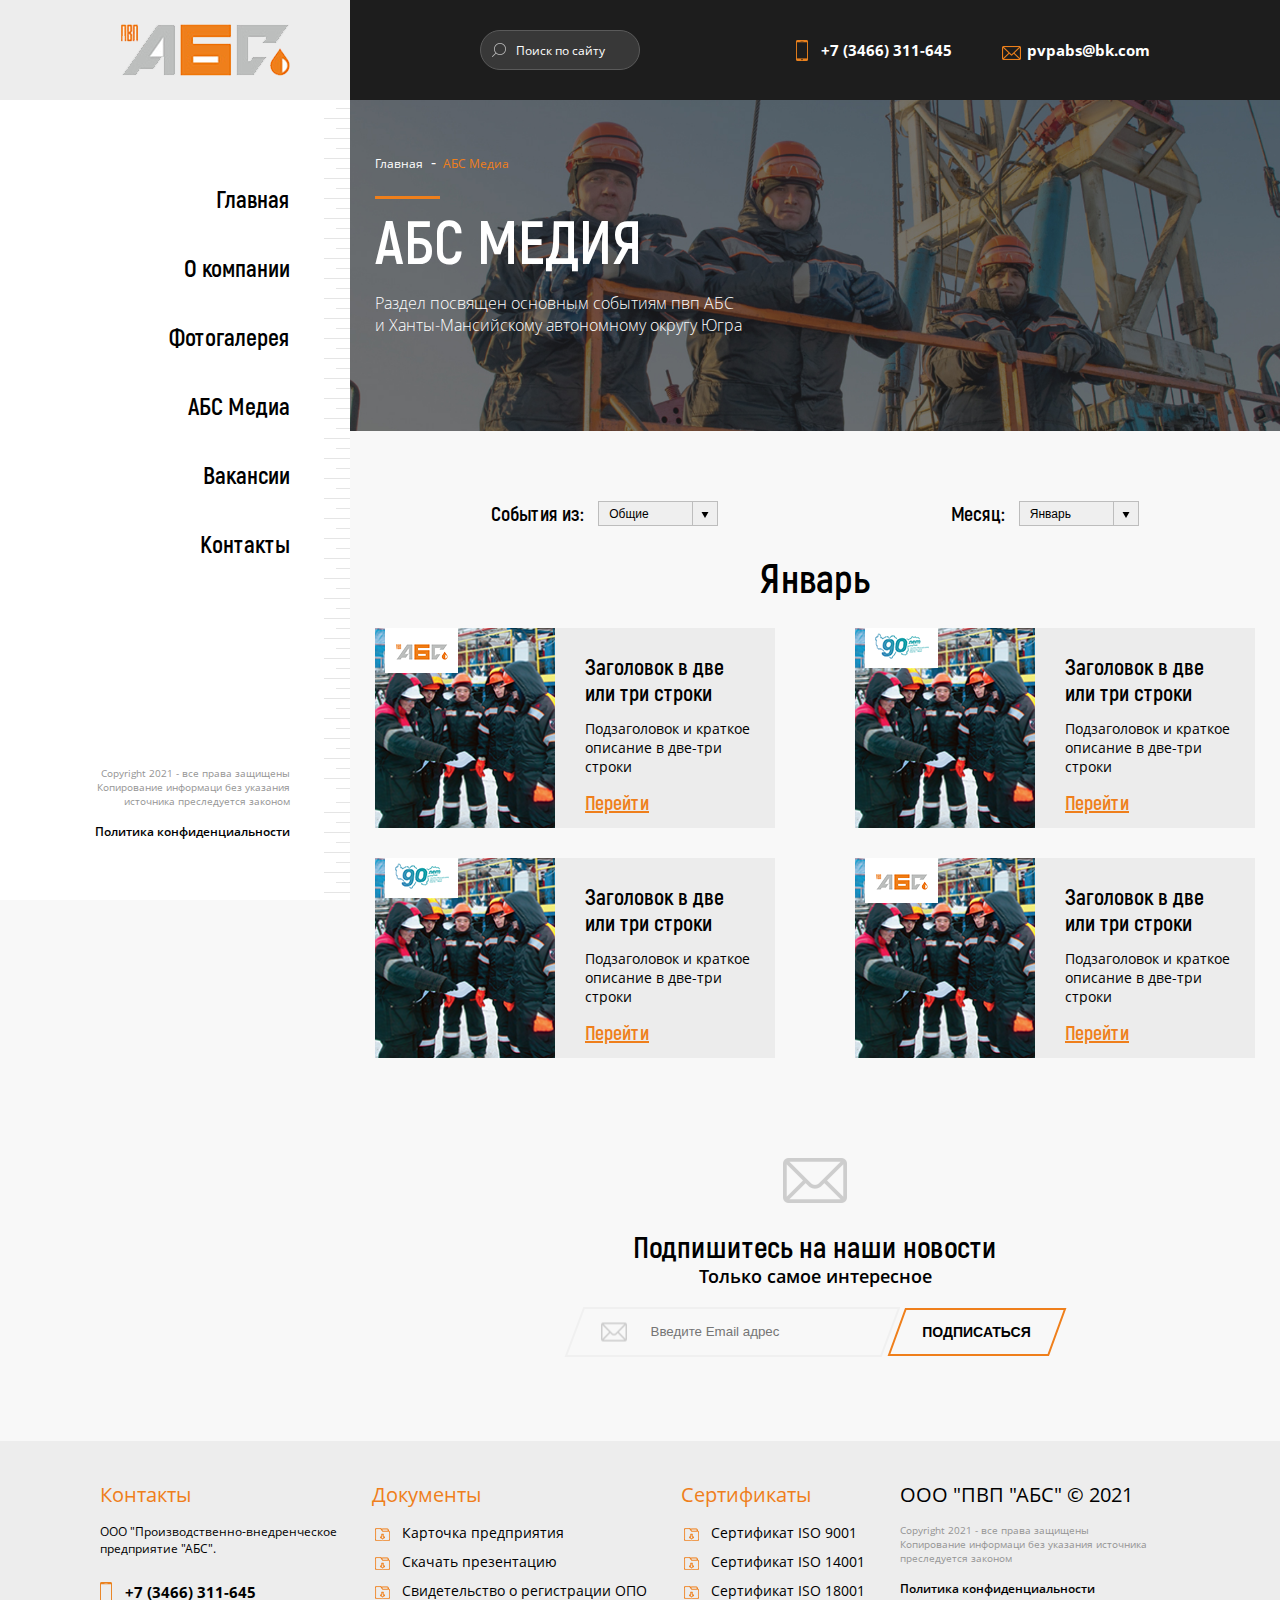
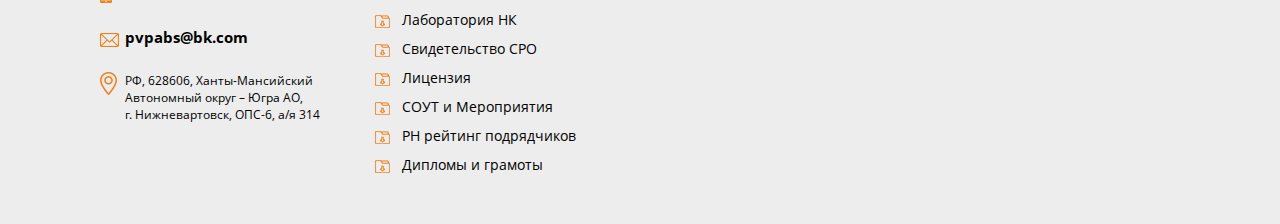
==== commit 074ecf50: "Внутренняя страница новостей" ====
--- a/abs-media.html
+++ b/abs-media.html
@@ -119,7 +119,7 @@
                                     <span class="news-title">Заголовок в две или три строки</span>
                                     <p>Подзаголовок и краткое описание в две-три строки</p>
                                     <div class="news-footer">
-                                        <a href="" class="follow-link">Перейти</a>
+                                        <a href="/news-page.html" class="follow-link">Перейти</a>
                                     </div>
                                 </div>
                             </div>
--- a/assets/css/style.css
+++ b/assets/css/style.css
@@ -329,7 +329,7 @@
     padding-top: 15px;
 }
 
-.main-slider .slider-item .container:after, .section-title .container:nth-child(2):after
+.main-slider .slider-item .slider-title:after, .section-title .slider-title:after
 {
     content: "";
     position: absolute;
@@ -337,7 +337,7 @@
     width: 65px;
     background-color: #ef7f1b;
     left: 0px;
-    top: 0;
+    top: -8px;
 }
 
 .slider-title
@@ -347,6 +347,7 @@
     font-family: 'Akrobat';
     margin-top: 15px;
     margin-bottom: 0;
+    position: relative;
 }
 
 .main-slider .slider-item p, .section-title p
@@ -437,7 +438,7 @@
     z-index: 10;
 }
 
-.sect-slider .slider-nav button
+.slider-nav button
 {
     width: 70px;
     height: 70px;
@@ -447,27 +448,27 @@
     transition: 0.5s;
 }
 
-.sect-slider .slider-nav button:hover
+.slider-nav button:hover
 {
     background-color: rgba(255, 255, 255, 0.8);
 }
 
-.sect-slider .slider-nav .owl-prev
+.slider-nav .owl-prev
 {
     border-right: 1px solid #ffffff;
 }
 
-.sect-slider .slider-nav .owl-prev:after
+.slider-nav .owl-prev:after
 {
     content: url(../images/icons/arrow-prev.png);
 }
 
-.sect-slider .slider-nav .owl-next
+.slider-nav .owl-next
 {
     border-left: 1px solid #ffffff;
 }
 
-.sect-slider .slider-nav .owl-next:after
+.slider-nav .owl-next:after
 {
     content: url(../images/icons/arrow-next.png);
 }
@@ -810,7 +811,7 @@
 
 .news-sub
 {
-    padding: 80px 0;
+    padding-bottom: 80px;
 }
 
 .title-wrapper
@@ -1154,14 +1155,14 @@
 
 .abs-select select
 {
-    width: 120px;
+    min-width: 120px;
     height: 25px;
     border-radius: 0;
     font-size: 12px;
     border: 1px solid #bdbdbd;
     appearance: none;
     padding-left: 10px;
-    padding-right: 25px;
+    padding-right: 35px;
     cursor: pointer;
 }
 
@@ -1281,19 +1282,19 @@
     margin-top: auto;
 }
 
-[filter-news-type]:after
+[filter-news-type] .news-preview:after
 {
     position: absolute;
     top: 0;
     left: 10px;
 }
 
-[filter-news-type="abs"]:after
+[filter-news-type="abs"] .news-preview:after
 {
     content: url(../images/icons/tag-abs.png);
 }
 
-[filter-news-type="ugra"]:after
+[filter-news-type="ugra"] .news-preview:after
 {
     content: url(../images/icons/tag-go.png);
 }
@@ -1376,4 +1377,235 @@
     display: block;
     text-align: center;
     font-size: 20px;
+}
+
+
+
+.vacancies .title-wrapper
+{
+    margin-top: 0;
+}
+
+.vacancies .title-wrapper, .vacancies .vacancies-list
+{
+    padding: 0 100px;
+}
+
+.vacancies-item
+{
+    font-family: 'Akrobat';
+    font-size: 18px;
+    font-weight: 700;
+    padding: 20px 15px 20px 60px;
+    border: none;
+    background-color: #ececec;
+    position: relative;
+    margin-bottom: 25px;
+    transition: 0.5s;
+    width: 100%;
+    text-align: left;
+}
+
+.vacancies-item:after
+{
+    position: absolute;
+    content: "";
+    left: 15px;
+    top: 20px;
+    transition: 0.5s;
+    width: 25px;
+    height: 25px;
+    background: url(../images/icons/vacancies-item.png);
+}
+
+.vacancies-item:hover:after, .vacancies-item.active:after
+{
+    background: url(../images/icons/vacancies-item.active.png);
+}
+
+.vacancies-item:hover, .vacancies-item.active
+{
+    color: #ef7f1b;
+}
+
+.vacancie-title
+{
+    font-family: 'Akrobat';
+    text-align: center;
+    margin: 50px 0;
+    font-weight: 700;
+    font-size: 26px;
+}
+
+.list-title
+{
+    font-weight: 700;
+    font-size: 26px;
+    font-family: 'Akrobat';
+}
+
+.simple-list
+{
+    list-style: none;
+    padding-left: 0;
+    font-family: 'Akrobat';
+    margin-bottom: 50px;
+}
+
+.simple-list li
+{
+    padding-left: 25px;
+    margin-bottom: 25px;
+    font-size: 18px;
+    font-weight: 500;
+    position: relative;
+}
+
+.simple-list li:after
+{
+    content: "";
+    width: 8px;
+    height: 8px;
+    border-radius: 50%;
+    background-color: #ef7f1b;
+    top: 8px;
+    left: 0;
+    position: absolute;
+}
+
+.card-viewer 
+{
+    position: relative;
+}
+
+.card-viewer .card:not(.active)
+{
+    position: absolute;
+    top: 0;
+    display: none;
+}
+
+.btn-border.large
+{
+    width: 288px;
+    height: 70px;
+    font-size: 14px;
+}
+
+.vacancies .card .btn-wrapper
+{
+    display: flex;
+    justify-content: center;
+    margin-bottom: 25px;
+}
+
+.contact-info .col
+{
+    max-width: 345px;
+}
+
+
+.contact-info .col:first-child
+{
+    margin-right: auto;
+}
+
+.contact-info .container
+{
+    display: flex;
+}
+
+.contact-info
+{
+    min-height: 400px;
+}
+
+.about-us p, .about-us i
+{
+    margin-top: 40px;
+    display: block;
+}
+
+.grey-text
+{
+    color: #8e8e8e;
+}
+
+.about-us-slider .slider-item img
+{
+    height: 450px;
+    width: 100%;
+    object-fit: cover;
+}
+
+.about-us-slider
+{
+    position: relative;
+}
+
+.slider-nav.simple
+{
+    bottom: 20px;
+    left: 20px;
+    position: absolute;
+    z-index: 5;
+}
+
+.gallery .title
+{
+    text-align: center;
+}
+
+.gallery-wrapper 
+{
+    display: flex;
+    flex-wrap: wrap;
+    justify-content: flex-start;
+    margin-top: 55px;
+}
+
+.gallery-wrapper .gallery-item
+{
+    width: 250px;
+    margin-right: 40px;
+    margin-bottom: 40px;
+    color: inherit;
+    text-decoration: none;
+    font-size: 14px;
+}
+
+.gallery-wrapper .gallery-item img
+{
+    width: 100%;
+    object-fit: cover;
+    transition: 0.5s;
+}
+
+.gallery-wrapper .gallery-item:hover img
+{
+    transform: scale(1.05);
+}
+
+.gallery .card
+{
+    display: flex;
+    flex-direction: column;
+    justify-content: center;
+}
+
+.section-title.black
+{
+    color: #000000;
+}
+
+.youtube-video
+{
+    width: 100%;
+    height: 500px;
+    margin-bottom: 50px;
+}
+
+.news-content
+{
+    margin-top: 0;
 }--- a/assets/css/responce.css
+++ b/assets/css/responce.css
@@ -38,6 +38,11 @@
     {
         left: 25px;
     }
+
+    .abs-news-item
+    {
+        width: 400px;
+    }
 }
 
 @media(max-width: 1200px)
@@ -91,6 +96,11 @@
     .footer-item
     {
         max-width: 170px;
+    }
+
+    .abs-news-item
+    {
+        width: 410px;
     }
 }
 
@@ -138,6 +148,42 @@
     {
         height: 600px;
     }
+
+    .abs-news-item
+    {
+        width: 450px;
+    }
+
+    .abs-news-item .news-preview
+    {
+        width: 190px;
+    }
+
+    .abs-news-wrapper
+    {
+        justify-content: center;
+    }
+
+    .vacancies .title-wrapper, .vacancies .vacancies-list
+    {
+        padding: 0;
+    }
+
+    .gallery-wrapper .gallery-item
+    {
+        margin-right: 0;
+    }
+
+    .gallery-wrapper
+    {
+        justify-content: space-between;
+        padding: 0 25px;
+    }
+
+    .youtube-video
+    {
+        height: 370px;
+    }
 }
 
 @media(max-width: 756px)
@@ -375,4 +421,69 @@
     {
         transform: translate(-50%, -50%) rotate(135deg);
     }
+
+    .abs-news-item
+    {
+        padding-left: 0;
+        height: auto;
+        display: flex;
+        flex-direction: column;
+    }
+
+    .abs-news-item .news-preview
+    {
+        position: relative;
+        width: 250px;
+        margin: 25px auto 0 auto;
+    }
+
+    .abs-filter
+    {
+        flex-direction: column;
+        justify-content: center;
+        align-items: center;
+    }
+
+    .abs-select
+    {
+        margin-top: 15px;
+    }
+
+    .timer-title
+    {
+        text-align: center;
+    }
+
+    .vacancies .title-wrapper
+    {
+        flex-direction: column;
+        margin-bottom: 25px;
+    }
+
+    
+    .contact-info .col
+    {
+        max-width: 100%;
+        margin: 0;
+    }
+
+    .contact-info .container
+    {
+        flex-direction: column;
+    }
+
+    .contact-info 
+    {
+        min-height: auto;
+    }
+
+    .about-us-slider .slider-item img
+    {
+        height: 280px;
+    }
+
+    .youtube-video
+    {
+        height: 180px;
+    }
 }